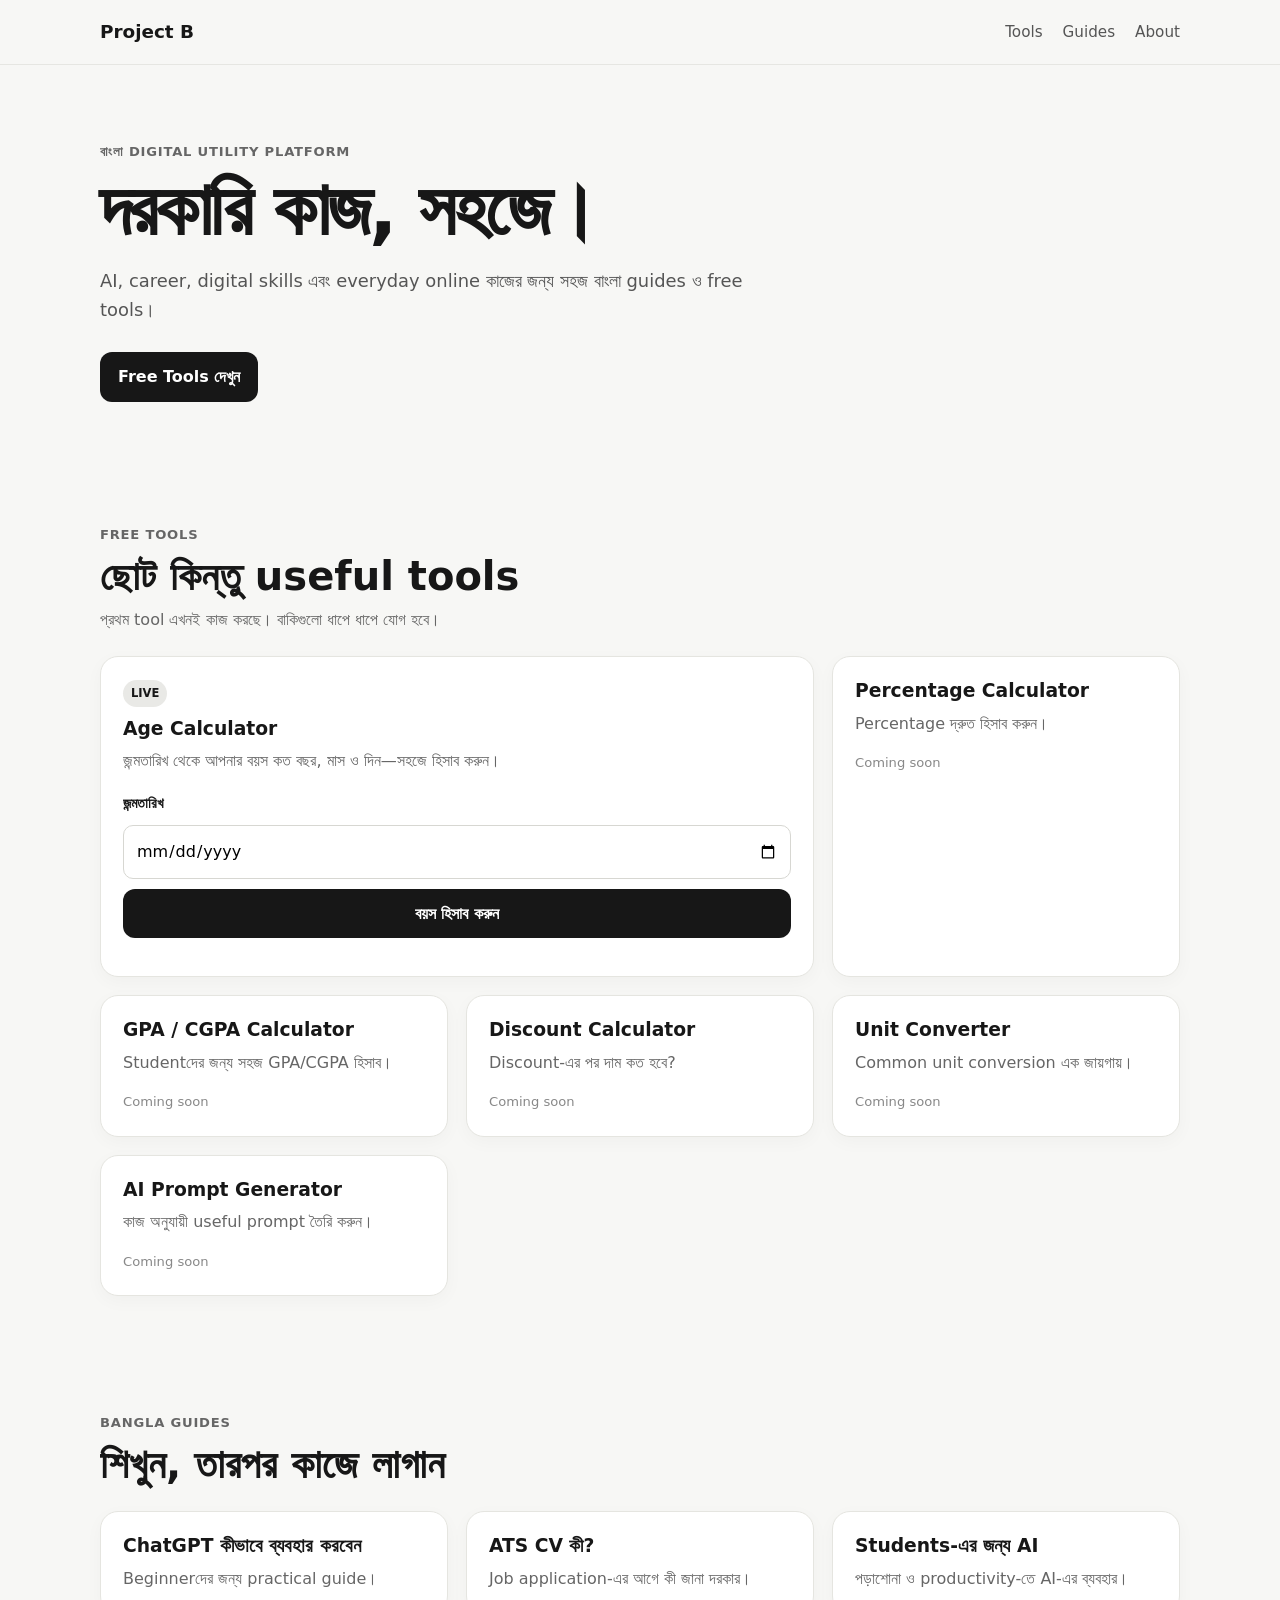
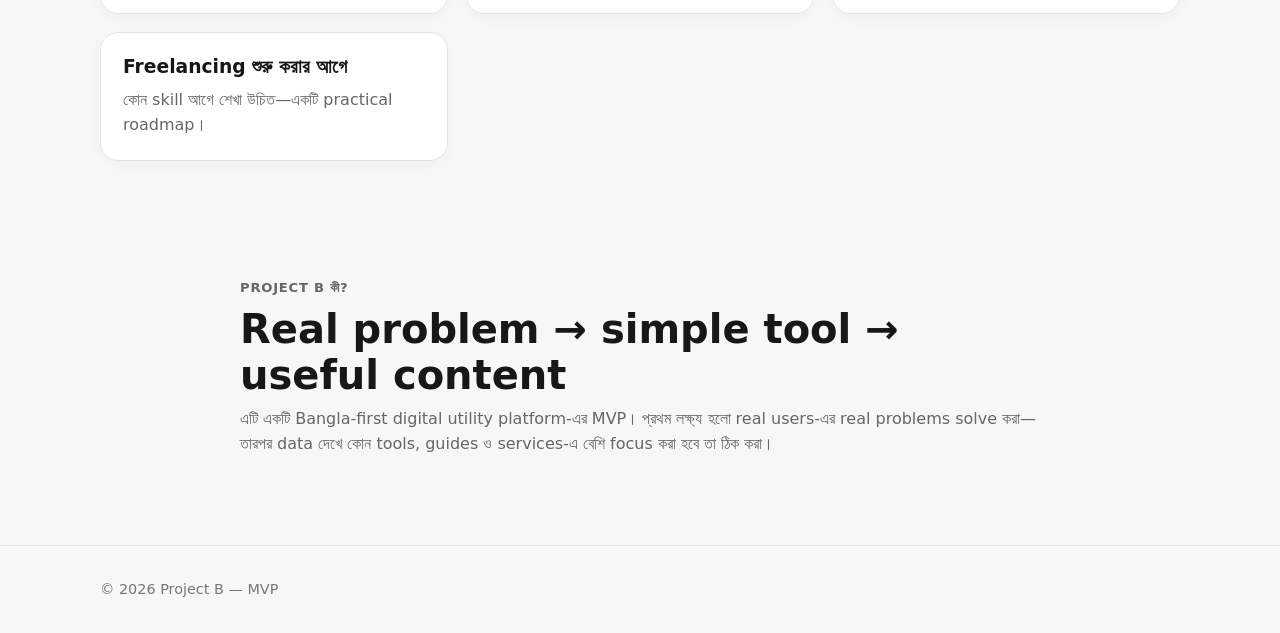
==== index.html @ ff1cd948 "Add working Age Calculator" ====
<!doctype html><html lang="bn"><head><meta charset="utf-8"><meta name="viewport" content="width=device-width, initial-scale=1"><title>Project B — Bangla Digital Utility</title><meta name="description" content="AI, career, digital skills এবং everyday online কাজের জন্য সহজ বাংলা guides ও free tools।"><link rel="stylesheet" href="style.css"></head><body><header class="site-header"><div class="container nav"><a class="brand" href="#">Project B</a><nav><a href="#tools">Tools</a><a href="#guides">Guides</a><a href="#about">About</a></nav></div></header><main><section class="hero container"><p class="eyebrow">বাংলা Digital Utility Platform</p><h1>দরকারি কাজ, সহজে।</h1><p class="hero-text">AI, career, digital skills এবং everyday online কাজের জন্য সহজ বাংলা guides ও free tools।</p><a class="button" href="#tools">Free Tools দেখুন</a></section><section id="tools" class="section container"><div class="section-heading"><p class="eyebrow">Free Tools</p><h2>ছোট কিন্তু useful tools</h2><p>প্রথম tool এখনই কাজ করছে। বাকিগুলো ধাপে ধাপে যোগ হবে।</p></div><div class="tool-grid"><article class="tool-card featured"><span class="badge">LIVE</span><h3>Age Calculator</h3><p>জন্মতারিখ থেকে আপনার বয়স কত বছর, মাস ও দিন—সহজে হিসাব করুন।</p><form id="ageForm" class="calculator"><label for="birthDate">জন্মতারিখ</label><input id="birthDate" type="date" required><button class="button" type="submit">বয়স হিসাব করুন</button></form><div id="ageResult" class="result" aria-live="polite"></div></article><article class="tool-card"><h3>Percentage Calculator</h3><p>Percentage দ্রুত হিসাব করুন।</p><span class="coming">Coming soon</span></article><article class="tool-card"><h3>GPA / CGPA Calculator</h3><p>Studentদের জন্য সহজ GPA/CGPA হিসাব।</p><span class="coming">Coming soon</span></article><article class="tool-card"><h3>Discount Calculator</h3><p>Discount-এর পর দাম কত হবে?</p><span class="coming">Coming soon</span></article><article class="tool-card"><h3>Unit Converter</h3><p>Common unit conversion এক জায়গায়।</p><span class="coming">Coming soon</span></article><article class="tool-card"><h3>AI Prompt Generator</h3><p>কাজ অনুযায়ী useful prompt তৈরি করুন।</p><span class="coming">Coming soon</span></article></div></section><section id="guides" class="section container"><div class="section-heading"><p class="eyebrow">Bangla Guides</p><h2>শিখুন, তারপর কাজে লাগান</h2></div><div class="guide-grid"><article class="guide-card"><h3>ChatGPT কীভাবে ব্যবহার করবেন</h3><p>Beginnerদের জন্য practical guide।</p></article><article class="guide-card"><h3>ATS CV কী?</h3><p>Job application-এর আগে কী জানা দরকার।</p></article><article class="guide-card"><h3>Students-এর জন্য AI</h3><p>পড়াশোনা ও productivity-তে AI-এর ব্যবহার।</p></article><article class="guide-card"><h3>Freelancing শুরু করার আগে</h3><p>কোন skill আগে শেখা উচিত—একটি practical roadmap।</p></article></div></section><section id="about" class="section container about"><p class="eyebrow">Project B কী?</p><h2>Real problem → simple tool → useful content</h2><p>এটি একটি Bangla-first digital utility platform-এর MVP। প্রথম লক্ষ্য হলো real users-এর real problems solve করা—তারপর data দেখে কোন tools, guides ও services-এ বেশি focus করা হবে তা ঠিক করা।</p></section></main><footer class="footer"><div class="container">© 2026 Project B — MVP</div></footer><script>const form=document.getElementById('ageForm'),input=document.getElementById('birthDate'),result=document.getElementById('ageResult');const t=new Date();input.max=new Date(t.getTime()-t.getTimezoneOffset()*60000).toISOString().split('T')[0];function calculateAge(b,n){let y=n.getFullYear()-b.getFullYear(),m=n.getMonth()-b.getMonth(),d=n.getDate()-b.getDate();if(d<0){m--;d+=new Date(n.getFullYear(),n.getMonth(),0).getDate()}if(m<0){y--;m+=12}return{y,m,d}}form.addEventListener('submit',e=>{e.preventDefault();const [y,m,d]=input.value.split('-').map(Number),b=new Date(y,m-1,d),n=new Date();if(b>n){result.innerHTML='<p class="error">ভবিষ্যতের তারিখ দেওয়া যাবে না।</p>';return}const a=calculateAge(b,n);result.innerHTML=`<div class="result-box"><p>আপনার বয়স</p><strong>${a.y} বছর ${a.m} মাস ${a.d} দিন</strong><small>আজকের তারিখ অনুযায়ী হিসাব করা হয়েছে।</small></div>`});</script></body></html>
---- style.css ----
*{box-sizing:border-box}html{scroll-behavior:smooth}body{margin:0;font-family:system-ui,-apple-system,BlinkMacSystemFont,"Segoe UI","Noto Sans Bengali",sans-serif;line-height:1.6;background:#f7f7f5;color:#171717}.container{width:min(1080px,92%);margin:auto}.site-header{position:sticky;top:0;z-index:10;background:rgba(247,247,245,.94);backdrop-filter:blur(10px);border-bottom:1px solid #e6e6e2}.nav{min-height:64px;display:flex;align-items:center;justify-content:space-between}.brand{font-weight:800;color:#171717;text-decoration:none;font-size:1.15rem}.nav nav{display:flex;gap:20px}.nav nav a{color:#555;text-decoration:none;font-size:.95rem}.hero{padding:76px 0 64px}.eyebrow{margin:0 0 8px;font-size:.82rem;font-weight:800;letter-spacing:.06em;text-transform:uppercase;color:#666}.hero h1{font-size:clamp(2.3rem,7vw,4.7rem);line-height:1.05;margin:0 0 18px;letter-spacing:-.04em}.hero-text{max-width:680px;font-size:1.12rem;color:#555;margin:0 0 28px}.button{display:inline-block;border:0;border-radius:12px;padding:12px 18px;background:#171717;color:#fff;text-decoration:none;font:inherit;font-weight:700;cursor:pointer}.section{padding:58px 0}.section-heading{margin-bottom:24px}.section-heading h2,.about h2{font-size:clamp(1.7rem,4vw,2.5rem);line-height:1.15;margin:0 0 8px}.section-heading p:last-child,.about p:last-child{color:#666;margin:0}.tool-grid,.guide-grid{display:grid;grid-template-columns:repeat(3,1fr);gap:18px}.tool-card,.guide-card{background:#fff;border:1px solid #e5e5e0;border-radius:18px;padding:22px;box-shadow:0 5px 18px rgba(0,0,0,.03)}.tool-card h3,.guide-card h3{margin:0 0 8px;line-height:1.25}.tool-card p,.guide-card p{margin:0;color:#666}.featured{grid-column:span 2}.badge{display:inline-block;font-size:.72rem;font-weight:800;padding:4px 8px;border-radius:999px;background:#e9e9e6;margin-bottom:10px}.coming{display:inline-block;margin-top:16px;font-size:.82rem;color:#888}.calculator{display:grid;gap:10px;margin-top:18px}.calculator label{font-weight:700;font-size:.9rem}.calculator input{width:100%;padding:12px;border:1px solid #d7d7d2;border-radius:10px;background:#fff;font:inherit}.calculator .button{width:100%}.result{margin-top:16px}.result-box{padding:16px;border-radius:12px;background:#f0f0ec;border:1px solid #deded8}.result-box p{margin:0 0 4px;color:#666}.result-box strong{display:block;font-size:1.25rem}.result-box small{display:block;margin-top:5px;color:#777}.error{color:#a33!important;font-weight:700}.about{max-width:800px}.footer{padding:32px 0;border-top:1px solid #e6e6e2;color:#777;font-size:.9rem;margin-top:30px}@media(max-width:800px){.tool-grid,.guide-grid{grid-template-columns:1fr}.featured{grid-column:span 1}.hero{padding-top:56px}.nav nav{gap:12px}.nav nav a{font-size:.85rem}}
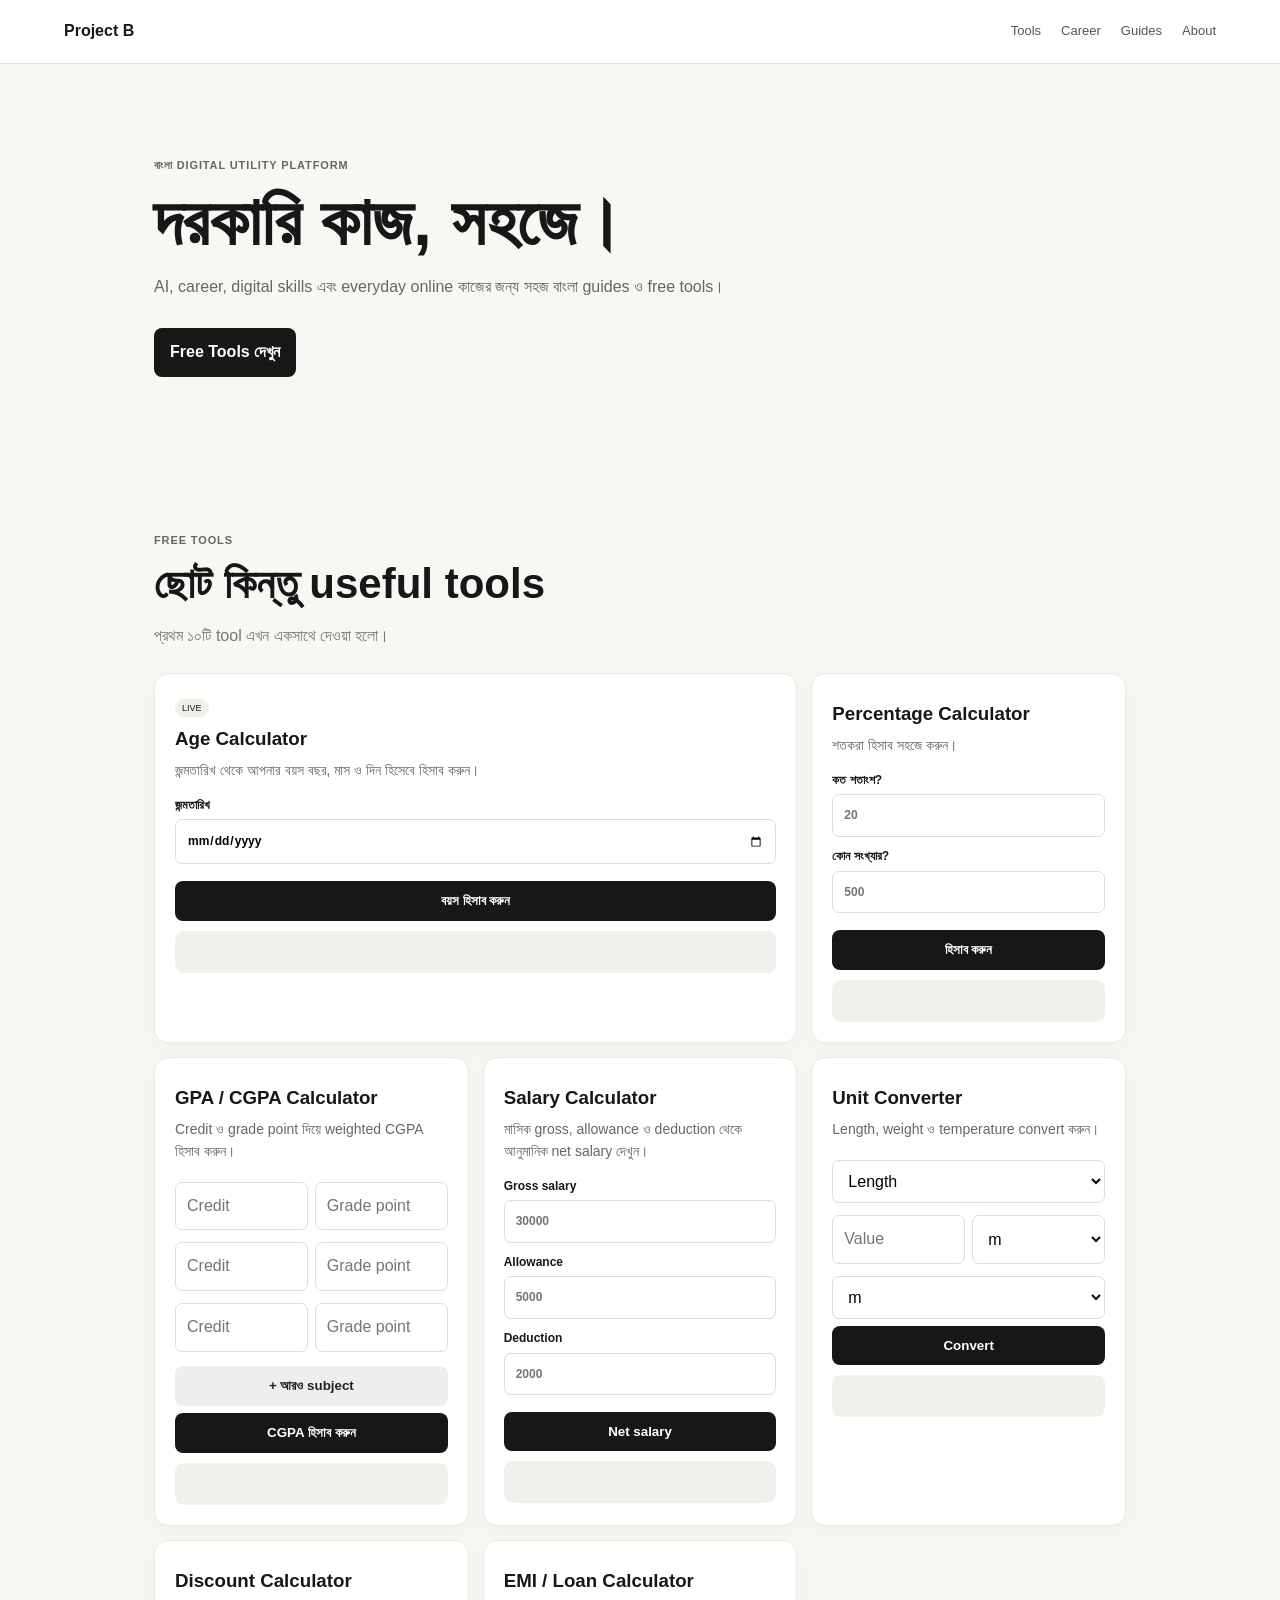
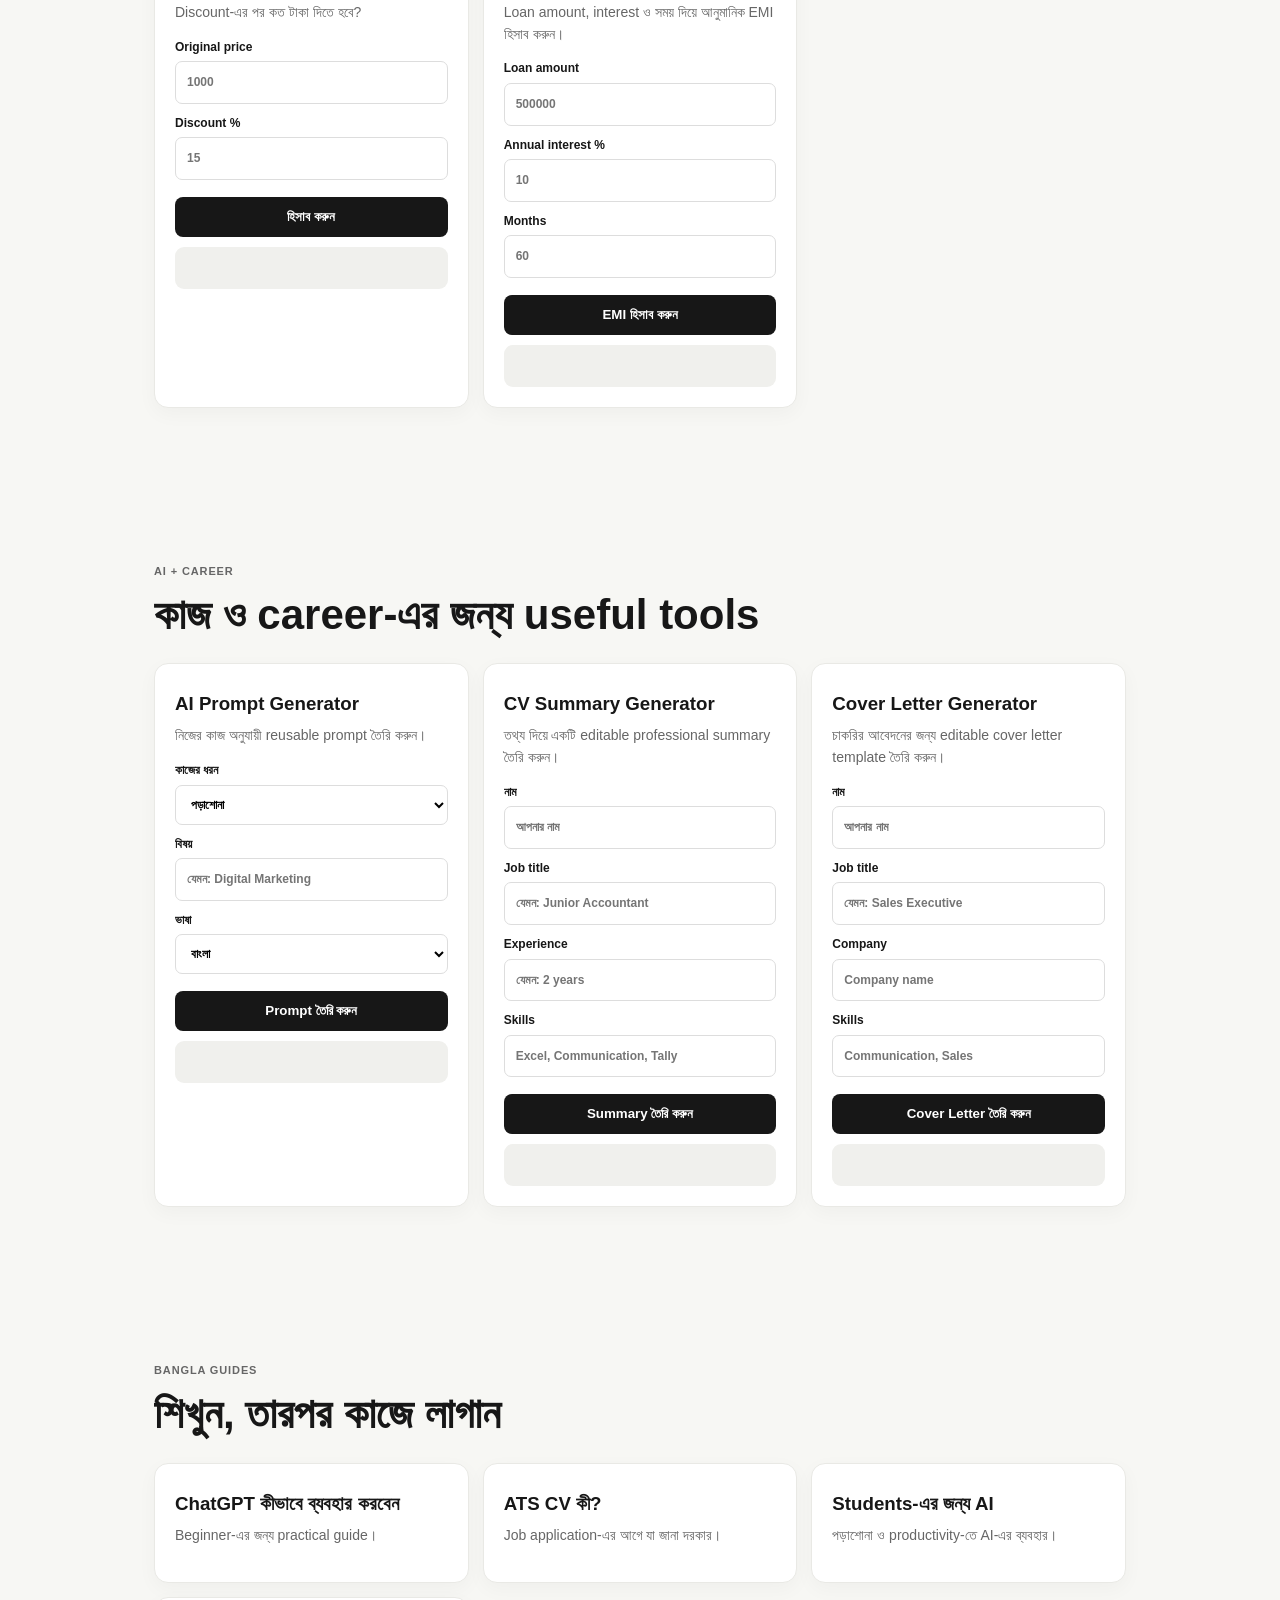
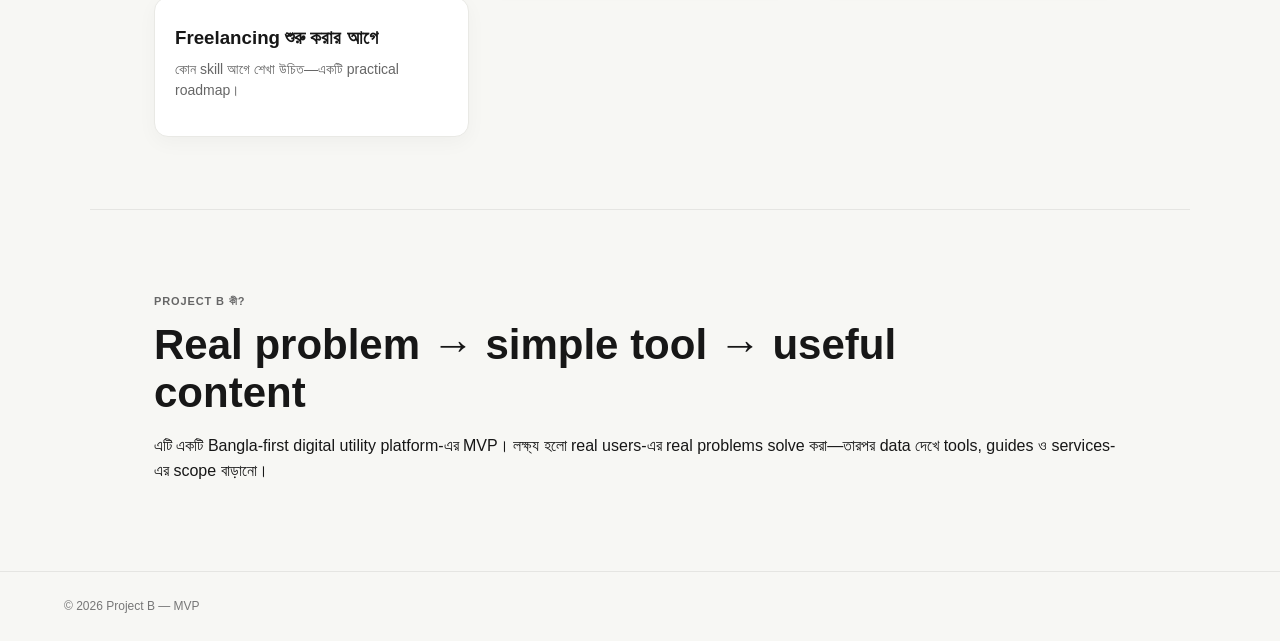
==== commit f9f2f84a: "Add files via upload" ====
--- a/index.html
+++ b/index.html
@@ -1 +1,199 @@
-<!doctype html><html lang="bn"><head><meta charset="utf-8"><meta name="viewport" content="width=device-width, initial-scale=1"><title>Project B — Bangla Digital Utility</title><meta name="description" content="AI, career, digital skills এবং everyday online কাজের জন্য সহজ বাংলা guides ও free tools।"><link rel="stylesheet" href="style.css"></head><body><header class="site-header"><div class="container nav"><a class="brand" href="#">Project B</a><nav><a href="#tools">Tools</a><a href="#guides">Guides</a><a href="#about">About</a></nav></div></header><main><section class="hero container"><p class="eyebrow">বাংলা Digital Utility Platform</p><h1>দরকারি কাজ, সহজে।</h1><p class="hero-text">AI, career, digital skills এবং everyday online কাজের জন্য সহজ বাংলা guides ও free tools।</p><a class="button" href="#tools">Free Tools দেখুন</a></section><section id="tools" class="section container"><div class="section-heading"><p class="eyebrow">Free Tools</p><h2>ছোট কিন্তু useful tools</h2><p>প্রথম tool এখনই কাজ করছে। বাকিগুলো ধাপে ধাপে যোগ হবে।</p></div><div class="tool-grid"><article class="tool-card featured"><span class="badge">LIVE</span><h3>Age Calculator</h3><p>জন্মতারিখ থেকে আপনার বয়স কত বছর, মাস ও দিন—সহজে হিসাব করুন।</p><form id="ageForm" class="calculator"><label for="birthDate">জন্মতারিখ</label><input id="birthDate" type="date" required><button class="button" type="submit">বয়স হিসাব করুন</button></form><div id="ageResult" class="result" aria-live="polite"></div></article><article class="tool-card"><h3>Percentage Calculator</h3><p>Percentage দ্রুত হিসাব করুন।</p><span class="coming">Coming soon</span></article><article class="tool-card"><h3>GPA / CGPA Calculator</h3><p>Studentদের জন্য সহজ GPA/CGPA হিসাব।</p><span class="coming">Coming soon</span></article><article class="tool-card"><h3>Discount Calculator</h3><p>Discount-এর পর দাম কত হবে?</p><span class="coming">Coming soon</span></article><article class="tool-card"><h3>Unit Converter</h3><p>Common unit conversion এক জায়গায়।</p><span class="coming">Coming soon</span></article><article class="tool-card"><h3>AI Prompt Generator</h3><p>কাজ অনুযায়ী useful prompt তৈরি করুন।</p><span class="coming">Coming soon</span></article></div></section><section id="guides" class="section container"><div class="section-heading"><p class="eyebrow">Bangla Guides</p><h2>শিখুন, তারপর কাজে লাগান</h2></div><div class="guide-grid"><article class="guide-card"><h3>ChatGPT কীভাবে ব্যবহার করবেন</h3><p>Beginnerদের জন্য practical guide।</p></article><article class="guide-card"><h3>ATS CV কী?</h3><p>Job application-এর আগে কী জানা দরকার।</p></article><article class="guide-card"><h3>Students-এর জন্য AI</h3><p>পড়াশোনা ও productivity-তে AI-এর ব্যবহার।</p></article><article class="guide-card"><h3>Freelancing শুরু করার আগে</h3><p>কোন skill আগে শেখা উচিত—একটি practical roadmap।</p></article></div></section><section id="about" class="section container about"><p class="eyebrow">Project B কী?</p><h2>Real problem → simple tool → useful content</h2><p>এটি একটি Bangla-first digital utility platform-এর MVP। প্রথম লক্ষ্য হলো real users-এর real problems solve করা—তারপর data দেখে কোন tools, guides ও services-এ বেশি focus করা হবে তা ঠিক করা।</p></section></main><footer class="footer"><div class="container">© 2026 Project B — MVP</div></footer><script>const form=document.getElementById('ageForm'),input=document.getElementById('birthDate'),result=document.getElementById('ageResult');const t=new Date();input.max=new Date(t.getTime()-t.getTimezoneOffset()*60000).toISOString().split('T')[0];function calculateAge(b,n){let y=n.getFullYear()-b.getFullYear(),m=n.getMonth()-b.getMonth(),d=n.getDate()-b.getDate();if(d<0){m--;d+=new Date(n.getFullYear(),n.getMonth(),0).getDate()}if(m<0){y--;m+=12}return{y,m,d}}form.addEventListener('submit',e=>{e.preventDefault();const [y,m,d]=input.value.split('-').map(Number),b=new Date(y,m-1,d),n=new Date();if(b>n){result.innerHTML='<p class="error">ভবিষ্যতের তারিখ দেওয়া যাবে না।</p>';return}const a=calculateAge(b,n);result.innerHTML=`<div class="result-box"><p>আপনার বয়স</p><strong>${a.y} বছর ${a.m} মাস ${a.d} দিন</strong><small>আজকের তারিখ অনুযায়ী হিসাব করা হয়েছে।</small></div>`});</script></body></html>+<!doctype html>
+<html lang="bn">
+<head>
+<meta charset="utf-8">
+<meta name="viewport" content="width=device-width, initial-scale=1">
+<title>Project B — Bangla Digital Utility</title>
+<meta name="description" content="AI, career, digital skills এবং everyday online কাজের জন্য সহজ বাংলা free tools ও guides।">
+<link rel="stylesheet" href="style.css">
+</head>
+<body>
+<header class="topbar">
+  <div class="brand">Project B</div>
+  <nav>
+    <a href="#tools">Tools</a><a href="#career">Career</a><a href="#guides">Guides</a><a href="#about">About</a>
+  </nav>
+</header>
+
+<main>
+<section class="hero">
+  <p class="eyebrow">বাংলা DIGITAL UTILITY PLATFORM</p>
+  <h1>দরকারি কাজ, সহজে।</h1>
+  <p>AI, career, digital skills এবং everyday online কাজের জন্য সহজ বাংলা guides ও free tools।</p>
+  <a class="button" href="#tools">Free Tools দেখুন</a>
+</section>
+
+<section id="tools" class="section">
+  <p class="eyebrow">FREE TOOLS</p>
+  <h2>ছোট কিন্তু useful tools</h2>
+  <p class="muted">প্রথম ১০টি tool এখন একসাথে দেওয়া হলো।</p>
+
+  <div class="grid">
+    <article class="card tool-card wide">
+      <span class="badge">LIVE</span><h3>Age Calculator</h3>
+      <p>জন্মতারিখ থেকে আপনার বয়স বছর, মাস ও দিন হিসেবে হিসাব করুন।</p>
+      <label>জন্মতারিখ<input id="birthDate" type="date"></label>
+      <button onclick="ageCalc()">বয়স হিসাব করুন</button><div id="ageOut" class="result"></div>
+    </article>
+
+    <article class="card tool-card">
+      <h3>Percentage Calculator</h3><p>শতকরা হিসাব সহজে করুন।</p>
+      <label>কত শতাংশ? <input id="pct" type="number" placeholder="20"></label>
+      <label>কোন সংখ্যার? <input id="pctBase" type="number" placeholder="500"></label>
+      <button onclick="percentageCalc()">হিসাব করুন</button><div id="pctOut" class="result"></div>
+    </article>
+
+    <article class="card tool-card">
+      <h3>GPA / CGPA Calculator</h3><p>Credit ও grade point দিয়ে weighted CGPA হিসাব করুন।</p>
+      <div id="gradeRows">
+        <div class="row"><input class="credit" type="number" step="0.5" placeholder="Credit"><input class="gp" type="number" step="0.01" placeholder="Grade point"></div>
+        <div class="row"><input class="credit" type="number" step="0.5" placeholder="Credit"><input class="gp" type="number" step="0.01" placeholder="Grade point"></div>
+        <div class="row"><input class="credit" type="number" step="0.5" placeholder="Credit"><input class="gp" type="number" step="0.01" placeholder="Grade point"></div>
+      </div>
+      <button class="secondary" onclick="addGradeRow()">+ আরও subject</button>
+      <button onclick="cgpaCalc()">CGPA হিসাব করুন</button><div id="cgpaOut" class="result"></div>
+    </article>
+
+    <article class="card tool-card">
+      <h3>Salary Calculator</h3><p>মাসিক gross, allowance ও deduction থেকে আনুমানিক net salary দেখুন।</p>
+      <label>Gross salary <input id="gross" type="number" placeholder="30000"></label>
+      <label>Allowance <input id="allowance" type="number" placeholder="5000"></label>
+      <label>Deduction <input id="deduction" type="number" placeholder="2000"></label>
+      <button onclick="salaryCalc()">Net salary</button><div id="salaryOut" class="result"></div>
+    </article>
+
+    <article class="card tool-card">
+      <h3>Unit Converter</h3><p>Length, weight ও temperature convert করুন।</p>
+      <select id="unitType" onchange="loadUnits()"><option value="length">Length</option><option value="weight">Weight</option><option value="temp">Temperature</option></select>
+      <div class="row"><input id="unitValue" type="number" placeholder="Value"><select id="unitFrom"></select></div>
+      <select id="unitTo"></select>
+      <button onclick="unitCalc()">Convert</button><div id="unitOut" class="result"></div>
+    </article>
+
+    <article class="card tool-card">
+      <h3>Discount Calculator</h3><p>Discount-এর পর কত টাকা দিতে হবে?</p>
+      <label>Original price <input id="price" type="number" placeholder="1000"></label>
+      <label>Discount % <input id="discount" type="number" placeholder="15"></label>
+      <button onclick="discountCalc()">হিসাব করুন</button><div id="discountOut" class="result"></div>
+    </article>
+
+    <article class="card tool-card">
+      <h3>EMI / Loan Calculator</h3><p>Loan amount, interest ও সময় দিয়ে আনুমানিক EMI হিসাব করুন।</p>
+      <label>Loan amount <input id="loan" type="number" placeholder="500000"></label>
+      <label>Annual interest % <input id="interest" type="number" step="0.01" placeholder="10"></label>
+      <label>Months <input id="months" type="number" placeholder="60"></label>
+      <button onclick="emiCalc()">EMI হিসাব করুন</button><div id="emiOut" class="result"></div>
+    </article>
+  </div>
+</section>
+
+<section id="career" class="section">
+  <p class="eyebrow">AI + CAREER</p>
+  <h2>কাজ ও career-এর জন্য useful tools</h2>
+  <div class="grid">
+    <article class="card tool-card">
+      <h3>AI Prompt Generator</h3><p>নিজের কাজ অনুযায়ী reusable prompt তৈরি করুন।</p>
+      <label>কাজের ধরন<select id="promptTask"><option>পড়াশোনা</option><option>CV লেখা</option><option>ইন্টারভিউ প্রস্তুতি</option><option>কনটেন্ট লেখা</option><option>গবেষণা</option></select></label>
+      <label>বিষয়<input id="promptTopic" placeholder="যেমন: Digital Marketing"></label>
+      <label>ভাষা<select id="promptLang"><option>বাংলা</option><option>English</option></select></label>
+      <button onclick="promptGen()">Prompt তৈরি করুন</button><div id="promptOut" class="result"></div>
+    </article>
+
+    <article class="card tool-card">
+      <h3>CV Summary Generator</h3><p>তথ্য দিয়ে একটি editable professional summary তৈরি করুন।</p>
+      <label>নাম<input id="cvName" placeholder="আপনার নাম"></label>
+      <label>Job title<input id="cvTitle" placeholder="যেমন: Junior Accountant"></label>
+      <label>Experience<input id="cvExp" placeholder="যেমন: 2 years"></label>
+      <label>Skills<input id="cvSkills" placeholder="Excel, Communication, Tally"></label>
+      <button onclick="cvGen()">Summary তৈরি করুন</button><div id="cvOut" class="result"></div>
+    </article>
+
+    <article class="card tool-card">
+      <h3>Cover Letter Generator</h3><p>চাকরির আবেদনের জন্য editable cover letter template তৈরি করুন।</p>
+      <label>নাম<input id="clName" placeholder="আপনার নাম"></label>
+      <label>Job title<input id="clTitle" placeholder="যেমন: Sales Executive"></label>
+      <label>Company<input id="clCompany" placeholder="Company name"></label>
+      <label>Skills<input id="clSkills" placeholder="Communication, Sales"></label>
+      <button onclick="coverGen()">Cover Letter তৈরি করুন</button><div id="clOut" class="result"></div>
+    </article>
+  </div>
+</section>
+
+<section id="guides" class="section">
+  <p class="eyebrow">BANGLA GUIDES</p><h2>শিখুন, তারপর কাজে লাগান</h2>
+  <div class="grid guides">
+    <article class="card"><h3>ChatGPT কীভাবে ব্যবহার করবেন</h3><p>Beginner-এর জন্য practical guide।</p></article>
+    <article class="card"><h3>ATS CV কী?</h3><p>Job application-এর আগে যা জানা দরকার।</p></article>
+    <article class="card"><h3>Students-এর জন্য AI</h3><p>পড়াশোনা ও productivity-তে AI-এর ব্যবহার।</p></article>
+    <article class="card"><h3>Freelancing শুরু করার আগে</h3><p>কোন skill আগে শেখা উচিত—একটি practical roadmap।</p></article>
+  </div>
+</section>
+
+<section id="about" class="section about">
+  <p class="eyebrow">PROJECT B কী?</p>
+  <h2>Real problem → simple tool → useful content</h2>
+  <p>এটি একটি Bangla-first digital utility platform-এর MVP। লক্ষ্য হলো real users-এর real problems solve করা—তারপর data দেখে tools, guides ও services-এর scope বাড়ানো।</p>
+</section>
+</main>
+
+<footer>© 2026 Project B — MVP</footer>
+
+<script>
+function n(id){return parseFloat(document.getElementById(id).value)||0}
+function money(x){return new Intl.NumberFormat('en-US',{maximumFractionDigits:2}).format(x)}
+function ageCalc(){
+ const v=document.getElementById('birthDate').value, out=document.getElementById('ageOut');
+ if(!v){out.textContent='জন্মতারিখ দিন।';return}
+ const b=new Date(v+'T00:00:00'), now=new Date();
+ if(b>now){out.textContent='ভবিষ্যতের তারিখ দেওয়া যাবে না।';return}
+ let y=now.getFullYear()-b.getFullYear(), m=now.getMonth()-b.getMonth(), d=now.getDate()-b.getDate();
+ if(d<0){m--; d+=new Date(now.getFullYear(),now.getMonth(),0).getDate()}
+ if(m<0){y--;m+=12}
+ out.innerHTML='<strong>'+y+' বছর '+m+' মাস '+d+' দিন</strong><small>আজকের তারিখ অনুযায়ী আনুমানিক হিসাব।</small>'
+}
+function percentageCalc(){
+ const p=n('pct'), b=n('pctBase'); document.getElementById('pctOut').innerHTML=b?'<strong>'+money(b*p/100)+'</strong>':'দুটি সংখ্যা দিন।'
+}
+function addGradeRow(){
+ const r=document.createElement('div');r.className='row';r.innerHTML='<input class="credit" type="number" step="0.5" placeholder="Credit"><input class="gp" type="number" step="0.01" placeholder="Grade point">';document.getElementById('gradeRows').appendChild(r)
+}
+function cgpaCalc(){
+ const cs=[...document.querySelectorAll('.credit')], gs=[...document.querySelectorAll('.gp')];let total=0,weighted=0;
+ cs.forEach((x,i)=>{let c=parseFloat(x.value),g=parseFloat(gs[i].value);if(c>0&&g>=0){total+=c;weighted+=c*g}})
+ document.getElementById('cgpaOut').innerHTML=total?'<strong>CGPA: '+(weighted/total).toFixed(2)+'</strong>':'Credit ও grade point দিন।'
+}
+function salaryCalc(){let g=n('gross'),a=n('allowance'),d=n('deduction');document.getElementById('salaryOut').innerHTML='<strong>Net: '+money(g+a-d)+'</strong><small>এটি simple estimate; tax/other rules ধরা হয়নি।</small>'}
+function loadUnits(){
+ const t=document.getElementById('unitType').value, sets={length:['m','cm','km','in','ft'],weight:['kg','g','lb'],temp:['C','F']};let s=sets[t];
+ ['unitFrom','unitTo'].forEach(id=>{document.getElementById(id).innerHTML=s.map(x=>'<option>'+x+'</option>').join('')})
+}
+function unitCalc(){
+ const v=n('unitValue'),f=document.getElementById('unitFrom').value,t=document.getElementById('unitTo').value,type=document.getElementById('unitType').value;let r=v;
+ if(type==='length'){let a={m:1,cm:.01,km:1000,in:.0254,ft:.3048};r=v*a[f]/a[t]}
+ if(type==='weight'){let a={kg:1,g:.001,lb:.45359237};r=v*a[f]/a[t]}
+ if(type==='temp'){if(f===t)r=v;else if(f==='C'&&t==='F')r=v*9/5+32;else r=(v-32)*5/9}
+ document.getElementById('unitOut').innerHTML='<strong>'+money(r)+' '+t+'</strong>'
+}
+function discountCalc(){let p=n('price'),d=n('discount'),save=p*d/100;document.getElementById('discountOut').innerHTML='<strong>Final price: '+money(p-save)+'</strong><small>আপনার সাশ্রয়: '+money(save)+'</small>'}
+function emiCalc(){
+ let P=n('loan'), annual=n('interest'), months=n('months'), r=annual/100/12;
+ if(P<=0||months<=0){document.getElementById('emiOut').textContent='Loan ও months দিন।';return}
+ let emi=r===0?P/months:P*r*Math.pow(1+r,months)/(Math.pow(1+r,months)-1),total=emi*months;
+ document.getElementById('emiOut').innerHTML='<strong>Monthly EMI: '+money(emi)+'</strong><small>Total payment: '+money(total)+' · Total interest: '+money(total-P)+'</small>'
+}
+function promptGen(){
+ let task=document.getElementById('promptTask').value,topic=document.getElementById('promptTopic').value||'[বিষয়]',lang=document.getElementById('promptLang').value;
+ document.getElementById('promptOut').textContent='You are a helpful expert. '+task+' বিষয়ে "'+topic+'" নিয়ে '+lang+' ভাষায় একটি clear, practical এবং beginner-friendly উত্তর তৈরি করুন। প্রয়োজন হলে step-by-step example দিন এবং ভুল তথ্য এড়িয়ে চলুন।'
+}
+function cvGen(){
+ let name=document.getElementById('cvName').value||'[Name]',title=document.getElementById('cvTitle').value||'[Job Title]',exp=document.getElementById('cvExp').value||'[Experience]',skills=document.getElementById('cvSkills').value||'[Skills]';
+ document.getElementById('cvOut').textContent=name+' is a '+title+' with '+exp+' of experience, with skills in '+skills+'. A motivated professional focused on delivering accurate, practical results and contributing effectively to a team.'
+}
+function coverGen(){
+ let name=document.getElementById('clName').value||'[Name]',title=document.getElementById('clTitle').value||'[Job Title]',company=document.getElementById('clCompany').value||'[Company]',skills=document.getElementById('clSkills').value||'[Skills]';
+ document.getElementById('clOut').textContent='Dear Hiring Manager at '+company+',\\n\\nI am writing to apply for the '+title+' position. I am interested in this opportunity and believe my skills in '+skills+' can help me contribute to your team. I would welcome the opportunity to discuss how my experience and skills match the role.\\n\\nThank you for your consideration.\\n\\nSincerely,\\n'+name
+}
+loadUnits();
+</script>
+</body>
+</html>
--- a/style.css
+++ b/style.css
@@ -1 +1 @@
-*{box-sizing:border-box}html{scroll-behavior:smooth}body{margin:0;font-family:system-ui,-apple-system,BlinkMacSystemFont,"Segoe UI","Noto Sans Bengali",sans-serif;line-height:1.6;background:#f7f7f5;color:#171717}.container{width:min(1080px,92%);margin:auto}.site-header{position:sticky;top:0;z-index:10;background:rgba(247,247,245,.94);backdrop-filter:blur(10px);border-bottom:1px solid #e6e6e2}.nav{min-height:64px;display:flex;align-items:center;justify-content:space-between}.brand{font-weight:800;color:#171717;text-decoration:none;font-size:1.15rem}.nav nav{display:flex;gap:20px}.nav nav a{color:#555;text-decoration:none;font-size:.95rem}.hero{padding:76px 0 64px}.eyebrow{margin:0 0 8px;font-size:.82rem;font-weight:800;letter-spacing:.06em;text-transform:uppercase;color:#666}.hero h1{font-size:clamp(2.3rem,7vw,4.7rem);line-height:1.05;margin:0 0 18px;letter-spacing:-.04em}.hero-text{max-width:680px;font-size:1.12rem;color:#555;margin:0 0 28px}.button{display:inline-block;border:0;border-radius:12px;padding:12px 18px;background:#171717;color:#fff;text-decoration:none;font:inherit;font-weight:700;cursor:pointer}.section{padding:58px 0}.section-heading{margin-bottom:24px}.section-heading h2,.about h2{font-size:clamp(1.7rem,4vw,2.5rem);line-height:1.15;margin:0 0 8px}.section-heading p:last-child,.about p:last-child{color:#666;margin:0}.tool-grid,.guide-grid{display:grid;grid-template-columns:repeat(3,1fr);gap:18px}.tool-card,.guide-card{background:#fff;border:1px solid #e5e5e0;border-radius:18px;padding:22px;box-shadow:0 5px 18px rgba(0,0,0,.03)}.tool-card h3,.guide-card h3{margin:0 0 8px;line-height:1.25}.tool-card p,.guide-card p{margin:0;color:#666}.featured{grid-column:span 2}.badge{display:inline-block;font-size:.72rem;font-weight:800;padding:4px 8px;border-radius:999px;background:#e9e9e6;margin-bottom:10px}.coming{display:inline-block;margin-top:16px;font-size:.82rem;color:#888}.calculator{display:grid;gap:10px;margin-top:18px}.calculator label{font-weight:700;font-size:.9rem}.calculator input{width:100%;padding:12px;border:1px solid #d7d7d2;border-radius:10px;background:#fff;font:inherit}.calculator .button{width:100%}.result{margin-top:16px}.result-box{padding:16px;border-radius:12px;background:#f0f0ec;border:1px solid #deded8}.result-box p{margin:0 0 4px;color:#666}.result-box strong{display:block;font-size:1.25rem}.result-box small{display:block;margin-top:5px;color:#777}.error{color:#a33!important;font-weight:700}.about{max-width:800px}.footer{padding:32px 0;border-top:1px solid #e6e6e2;color:#777;font-size:.9rem;margin-top:30px}@media(max-width:800px){.tool-grid,.guide-grid{grid-template-columns:1fr}.featured{grid-column:span 1}.hero{padding-top:56px}.nav nav{gap:12px}.nav nav a{font-size:.85rem}}+*{box-sizing:border-box}html{scroll-behavior:smooth}body{margin:0;background:#f7f7f4;color:#171717;font-family:Arial,"Noto Sans Bengali",sans-serif;line-height:1.55}.topbar{position:sticky;top:0;z-index:10;background:#fff;border-bottom:1px solid #e5e5e2;height:64px;display:flex;align-items:center;justify-content:space-between;padding:0 5%}.brand{font-weight:800}.topbar nav{display:flex;gap:20px}.topbar a{color:#555;text-decoration:none;font-size:13px}.hero,.section{max-width:1100px;margin:auto;padding:72px 5%}.hero{padding-top:82px}.eyebrow{font-size:11px;font-weight:700;letter-spacing:.08em;color:#666;text-transform:uppercase}.hero h1{font-size:clamp(38px,7vw,68px);line-height:1.05;margin:12px 0 18px}.hero>p:not(.eyebrow){max-width:650px;color:#666}.button,button{display:inline-block;background:#171717;color:#fff;border:0;border-radius:8px;padding:12px 16px;font-weight:700;cursor:pointer;text-decoration:none}.button{margin-top:12px}.section h2{font-size:clamp(28px,5vw,42px);line-height:1.15;margin:8px 0}.muted{color:#777}.grid{display:grid;grid-template-columns:repeat(3,1fr);gap:14px;margin-top:24px}.card{background:#fff;border:1px solid #e9e9e5;border-radius:14px;padding:20px;box-shadow:0 6px 20px rgba(0,0,0,.035)}.tool-card h3,.card h3{margin:5px 0 7px}.tool-card p,.card p{color:#666;font-size:14px;margin-top:0}.wide{grid-column:span 2}.badge{font-size:9px;background:#eef1ea;padding:4px 7px;border-radius:20px}.tool-card label{display:block;font-size:12px;font-weight:700;margin:10px 0}.tool-card input,.tool-card select{width:100%;margin-top:5px;border:1px solid #ddd;border-radius:7px;padding:11px;background:#fff;font:inherit}.tool-card button{width:100%;margin-top:7px}.tool-card .secondary{background:#eee;color:#222}.result{margin-top:10px;padding:12px;border-radius:9px;background:#f0f0ed;min-height:42px;white-space:pre-wrap}.result strong{display:block;font-size:18px}.result small{display:block;color:#666;margin-top:3px}.row{display:grid;grid-template-columns:1fr 1fr;gap:7px;margin:7px 0}.guides .card{min-height:120px}.about{border-top:1px solid #e5e5e2}.about h2{max-width:800px}footer{border-top:1px solid #e5e5e2;padding:25px 5%;color:#777;font-size:12px}@media(max-width:760px){.topbar{height:56px;padding:0 4%}.topbar nav{gap:10px}.topbar a{font-size:11px}.hero,.section{padding:52px 4%}.hero{padding-top:60px}.grid{grid-template-columns:1fr}.wide{grid-column:span 1}.card{padding:16px}.hero h1{font-size:42px}.row{grid-template-columns:1fr 1fr}}
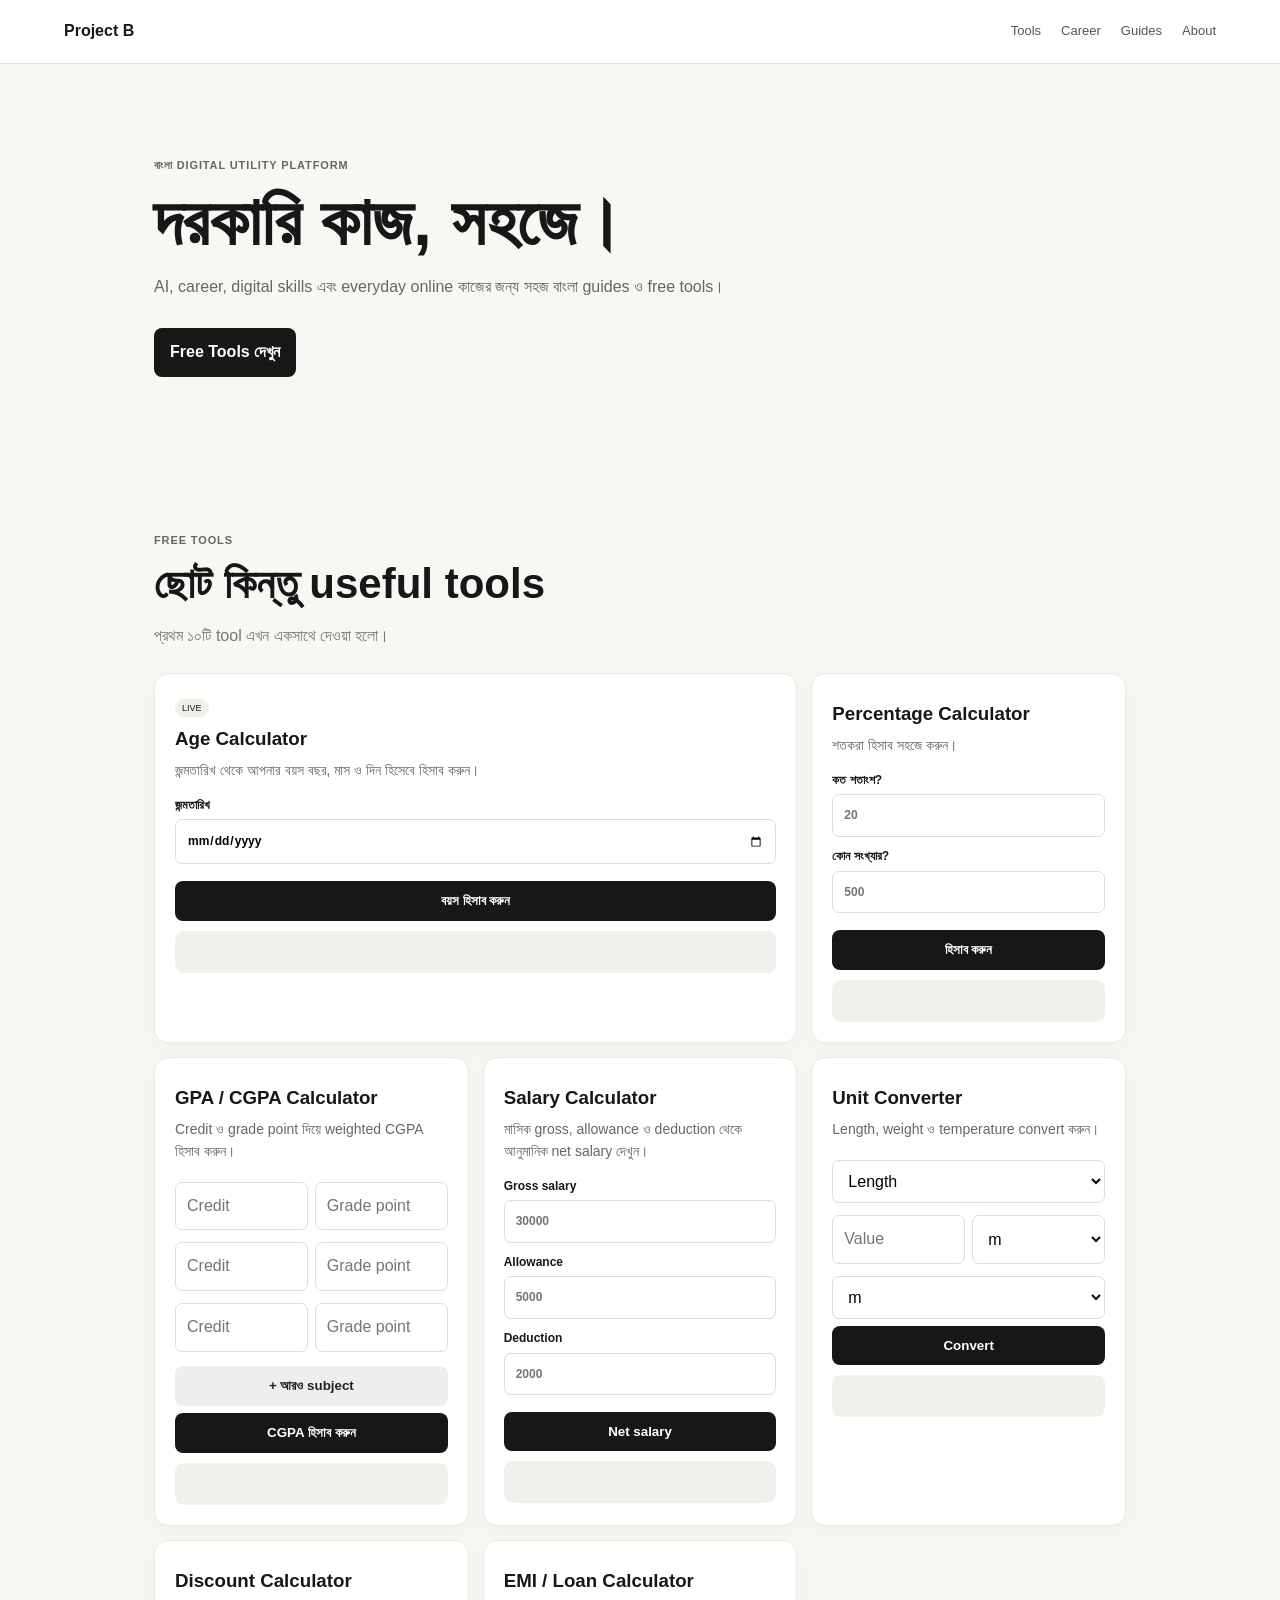
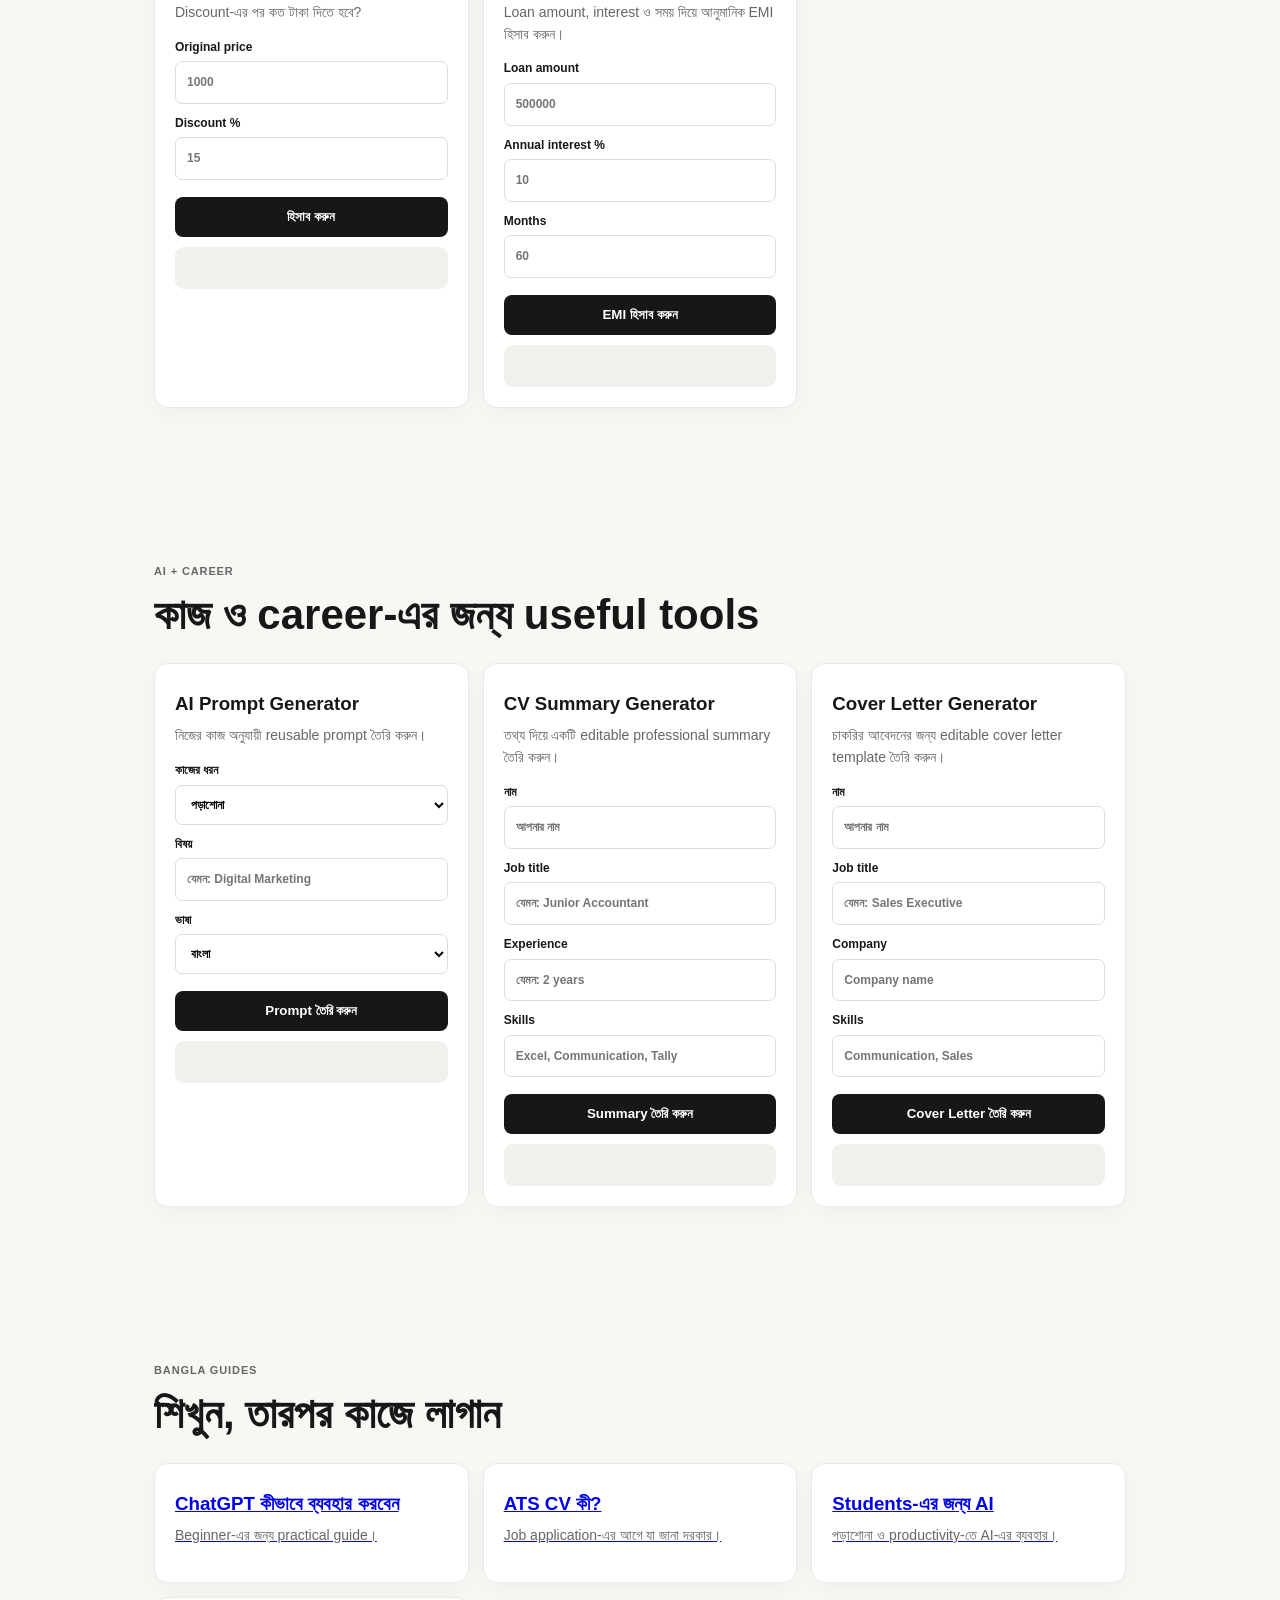
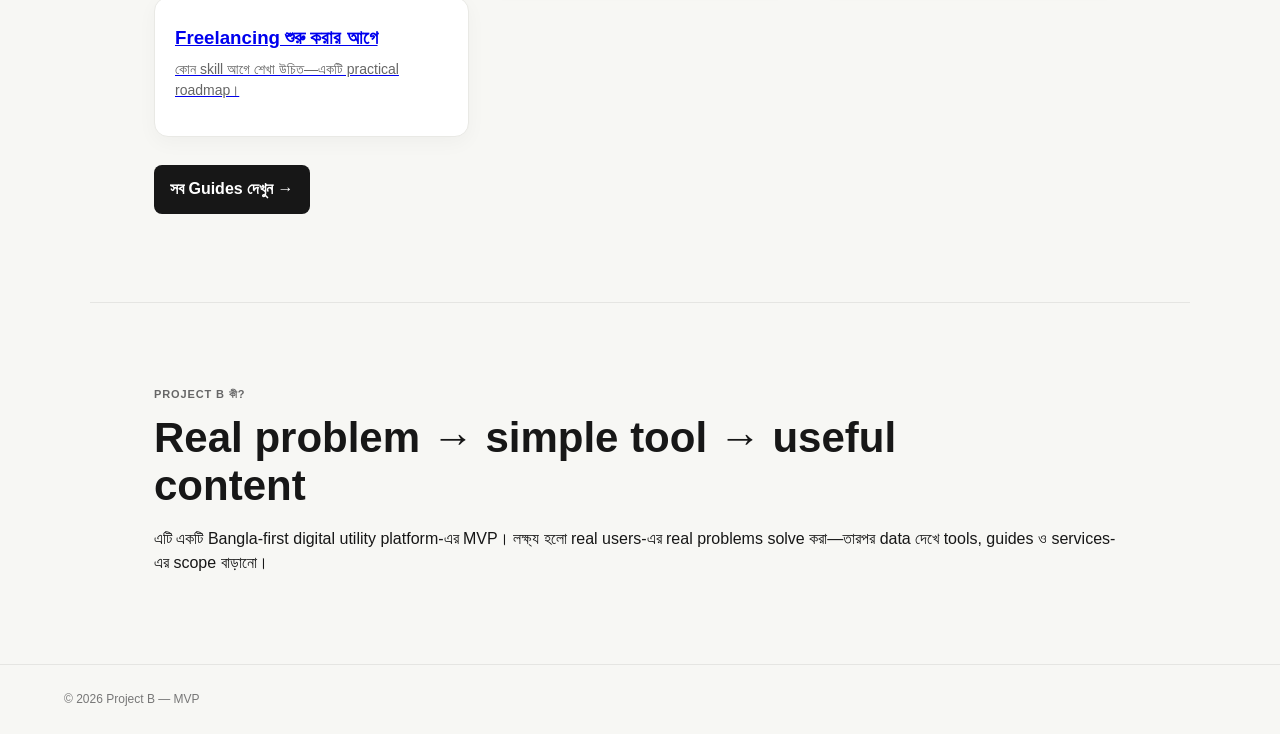
==== commit 40cdb7b9: "Add guides and SEO foundation" ====
--- a/index.html
+++ b/index.html
@@ -4,14 +4,16 @@
 <meta charset="utf-8">
 <meta name="viewport" content="width=device-width, initial-scale=1">
 <title>Project B — Bangla Digital Utility</title>
-<meta name="description" content="AI, career, digital skills এবং everyday online কাজের জন্য সহজ বাংলা free tools ও guides।">
+<meta name="description" content="বাংলায় free calculators, AI prompt, CV ও career tools এবং practical digital guides।">
+<meta name="robots" content="index,follow">
+<link rel="canonical" href="https://baroghoriayouthassociation-prog.github.io/project-b-site/">
 <link rel="stylesheet" href="style.css">
 </head>
 <body>
 <header class="topbar">
   <div class="brand">Project B</div>
   <nav>
-    <a href="#tools">Tools</a><a href="#career">Career</a><a href="#guides">Guides</a><a href="#about">About</a>
+    <a href="#tools">Tools</a><a href="#career">Career</a><a href="guides.html">Guides</a><a href="#about">About</a>
   </nav>
 </header>
 
@@ -122,11 +124,12 @@
 <section id="guides" class="section">
   <p class="eyebrow">BANGLA GUIDES</p><h2>শিখুন, তারপর কাজে লাগান</h2>
   <div class="grid guides">
-    <article class="card"><h3>ChatGPT কীভাবে ব্যবহার করবেন</h3><p>Beginner-এর জন্য practical guide।</p></article>
-    <article class="card"><h3>ATS CV কী?</h3><p>Job application-এর আগে যা জানা দরকার।</p></article>
-    <article class="card"><h3>Students-এর জন্য AI</h3><p>পড়াশোনা ও productivity-তে AI-এর ব্যবহার।</p></article>
-    <article class="card"><h3>Freelancing শুরু করার আগে</h3><p>কোন skill আগে শেখা উচিত—একটি practical roadmap।</p></article>
+    <a class="card" href="guides.html#chatgpt"><h3>ChatGPT কীভাবে ব্যবহার করবেন</h3><p>Beginner-এর জন্য practical guide।</p></a>
+    <a class="card" href="guides.html#ats-cv"><h3>ATS CV কী?</h3><p>Job application-এর আগে যা জানা দরকার।</p></a>
+    <a class="card" href="guides.html#students-ai"><h3>Students-এর জন্য AI</h3><p>পড়াশোনা ও productivity-তে AI-এর ব্যবহার।</p></a>
+    <a class="card" href="guides.html#freelancing"><h3>Freelancing শুরু করার আগে</h3><p>কোন skill আগে শেখা উচিত—একটি practical roadmap।</p></a>
   </div>
+  <p><a class="button" href="guides.html">সব Guides দেখুন →</a></p>
 </section>
 
 <section id="about" class="section about">
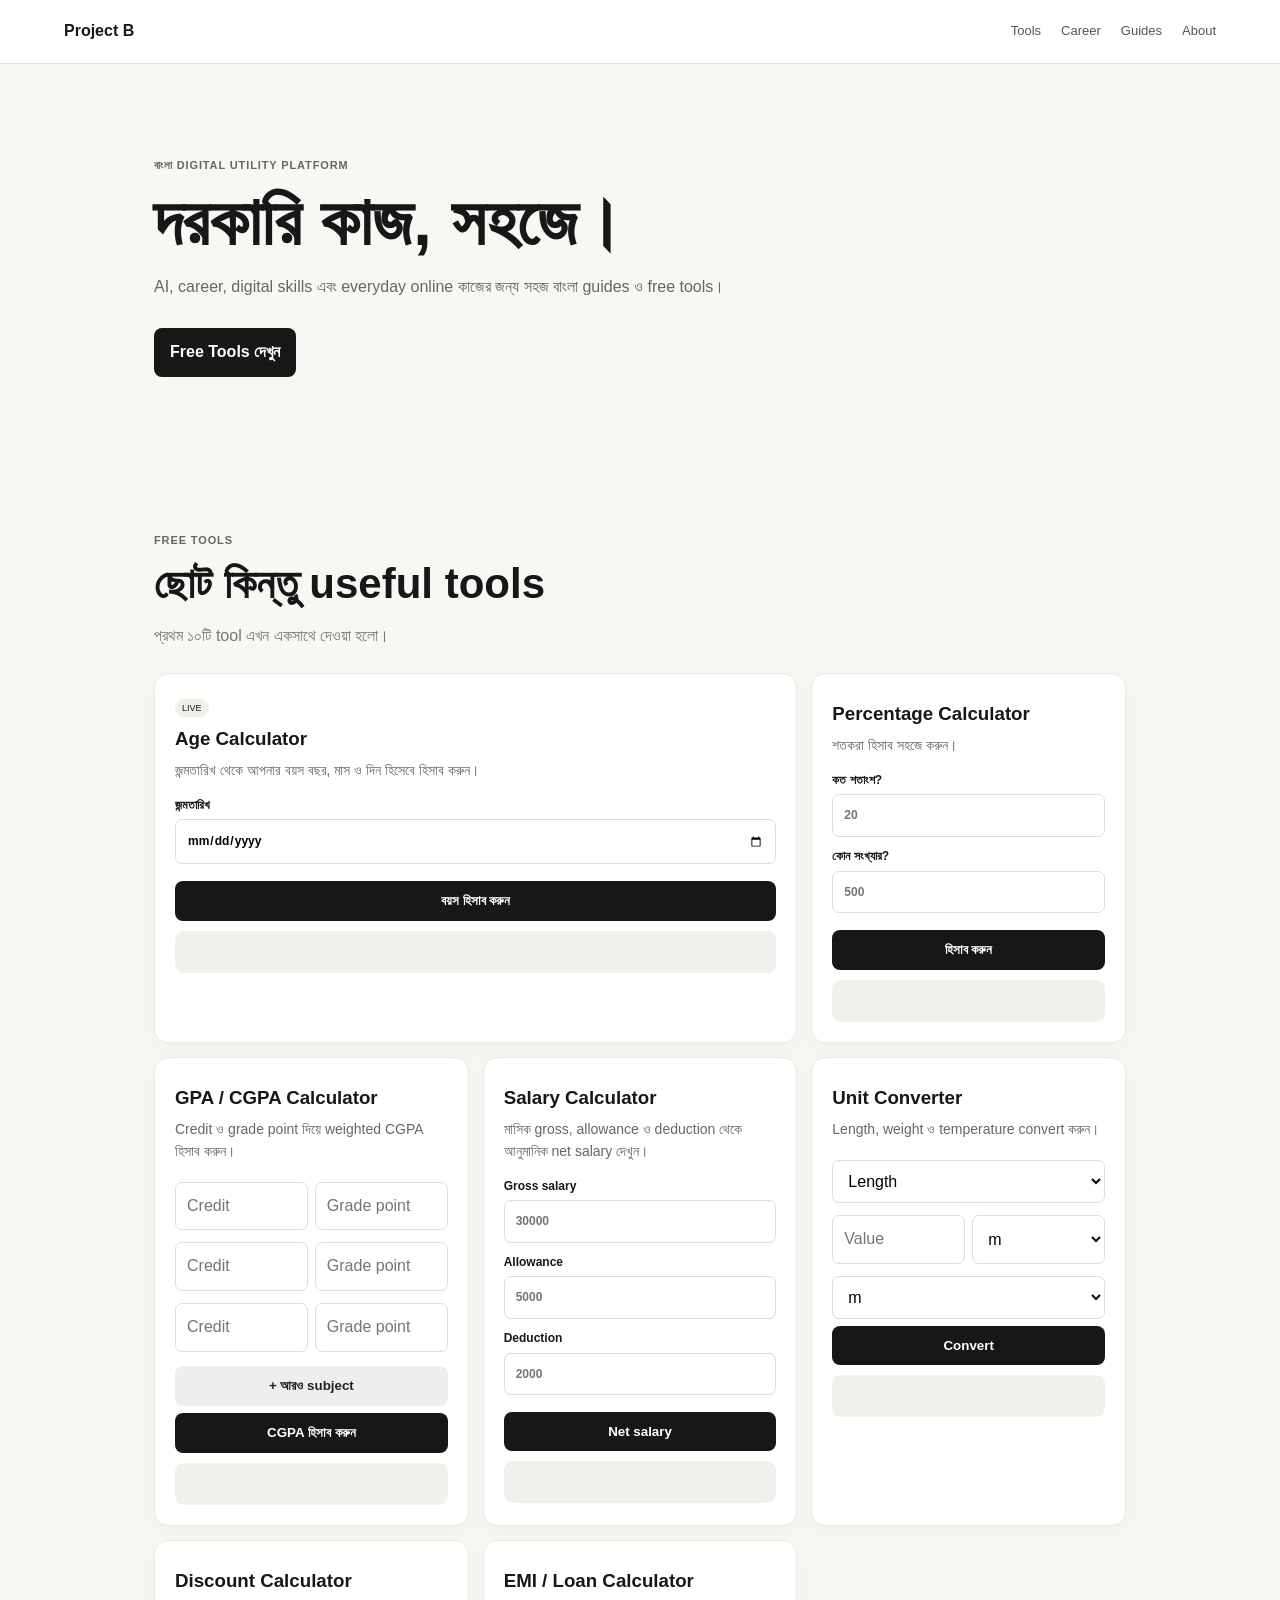
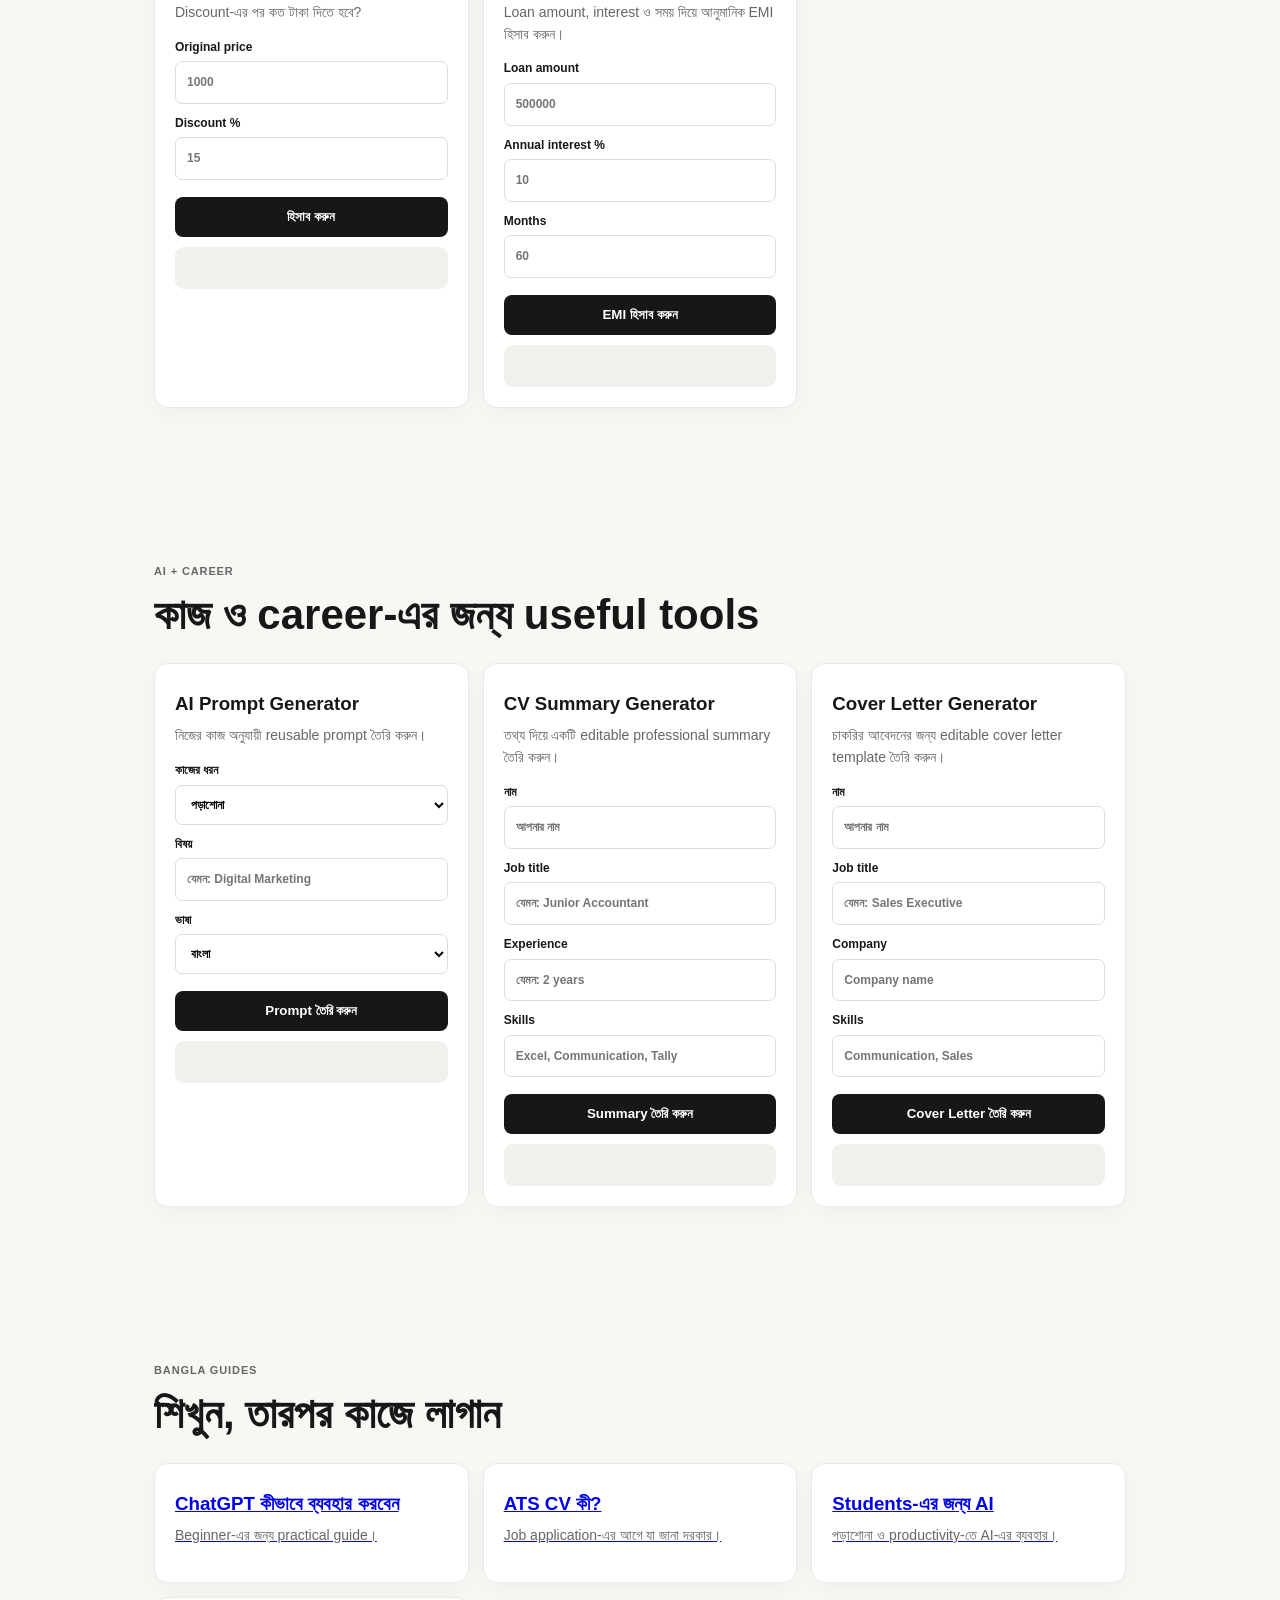
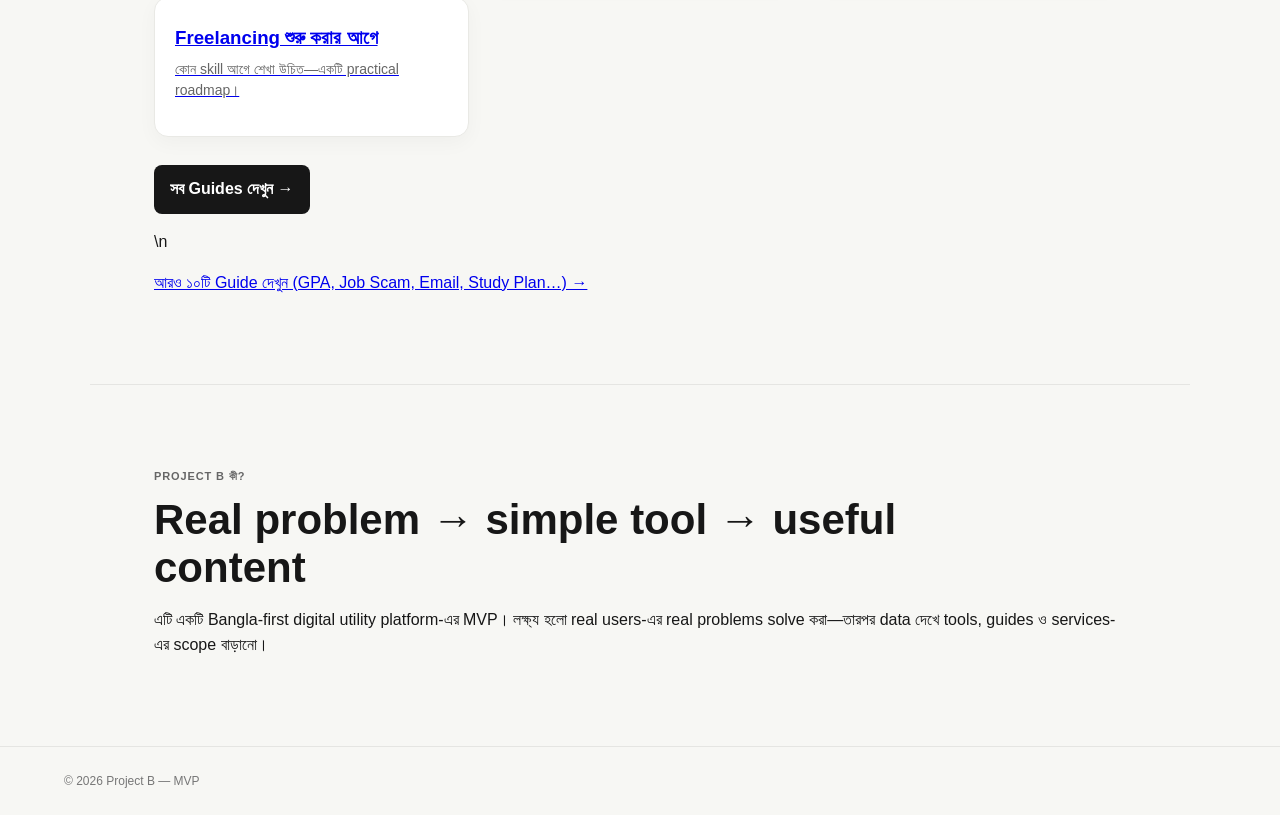
==== commit fdc15aa2: "Add files via upload" ====
--- a/index.html
+++ b/index.html
@@ -31,21 +31,21 @@
   <p class="muted">প্রথম ১০টি tool এখন একসাথে দেওয়া হলো।</p>
 
   <div class="grid">
-    <article class="card tool-card wide">
+    <article class="card tool-card wide" id="age-calculator">
       <span class="badge">LIVE</span><h3>Age Calculator</h3>
       <p>জন্মতারিখ থেকে আপনার বয়স বছর, মাস ও দিন হিসেবে হিসাব করুন।</p>
       <label>জন্মতারিখ<input id="birthDate" type="date"></label>
       <button onclick="ageCalc()">বয়স হিসাব করুন</button><div id="ageOut" class="result"></div>
     </article>
 
-    <article class="card tool-card">
+    <article class="card tool-card" id="percentage-calculator">
       <h3>Percentage Calculator</h3><p>শতকরা হিসাব সহজে করুন।</p>
       <label>কত শতাংশ? <input id="pct" type="number" placeholder="20"></label>
       <label>কোন সংখ্যার? <input id="pctBase" type="number" placeholder="500"></label>
       <button onclick="percentageCalc()">হিসাব করুন</button><div id="pctOut" class="result"></div>
     </article>
 
-    <article class="card tool-card">
+    <article class="card tool-card" id="gpa-calculator">
       <h3>GPA / CGPA Calculator</h3><p>Credit ও grade point দিয়ে weighted CGPA হিসাব করুন।</p>
       <div id="gradeRows">
         <div class="row"><input class="credit" type="number" step="0.5" placeholder="Credit"><input class="gp" type="number" step="0.01" placeholder="Grade point"></div>
@@ -56,7 +56,7 @@
       <button onclick="cgpaCalc()">CGPA হিসাব করুন</button><div id="cgpaOut" class="result"></div>
     </article>
 
-    <article class="card tool-card">
+    <article class="card tool-card" id="salary-calculator">
       <h3>Salary Calculator</h3><p>মাসিক gross, allowance ও deduction থেকে আনুমানিক net salary দেখুন।</p>
       <label>Gross salary <input id="gross" type="number" placeholder="30000"></label>
       <label>Allowance <input id="allowance" type="number" placeholder="5000"></label>
@@ -64,7 +64,7 @@
       <button onclick="salaryCalc()">Net salary</button><div id="salaryOut" class="result"></div>
     </article>
 
-    <article class="card tool-card">
+    <article class="card tool-card" id="unit-converter">
       <h3>Unit Converter</h3><p>Length, weight ও temperature convert করুন।</p>
       <select id="unitType" onchange="loadUnits()"><option value="length">Length</option><option value="weight">Weight</option><option value="temp">Temperature</option></select>
       <div class="row"><input id="unitValue" type="number" placeholder="Value"><select id="unitFrom"></select></div>
@@ -72,14 +72,14 @@
       <button onclick="unitCalc()">Convert</button><div id="unitOut" class="result"></div>
     </article>
 
-    <article class="card tool-card">
+    <article class="card tool-card" id="discount-calculator">
       <h3>Discount Calculator</h3><p>Discount-এর পর কত টাকা দিতে হবে?</p>
       <label>Original price <input id="price" type="number" placeholder="1000"></label>
       <label>Discount % <input id="discount" type="number" placeholder="15"></label>
       <button onclick="discountCalc()">হিসাব করুন</button><div id="discountOut" class="result"></div>
     </article>
 
-    <article class="card tool-card">
+    <article class="card tool-card" id="emi-calculator">
       <h3>EMI / Loan Calculator</h3><p>Loan amount, interest ও সময় দিয়ে আনুমানিক EMI হিসাব করুন।</p>
       <label>Loan amount <input id="loan" type="number" placeholder="500000"></label>
       <label>Annual interest % <input id="interest" type="number" step="0.01" placeholder="10"></label>
@@ -93,7 +93,7 @@
   <p class="eyebrow">AI + CAREER</p>
   <h2>কাজ ও career-এর জন্য useful tools</h2>
   <div class="grid">
-    <article class="card tool-card">
+    <article class="card tool-card" id="prompt-generator">
       <h3>AI Prompt Generator</h3><p>নিজের কাজ অনুযায়ী reusable prompt তৈরি করুন।</p>
       <label>কাজের ধরন<select id="promptTask"><option>পড়াশোনা</option><option>CV লেখা</option><option>ইন্টারভিউ প্রস্তুতি</option><option>কনটেন্ট লেখা</option><option>গবেষণা</option></select></label>
       <label>বিষয়<input id="promptTopic" placeholder="যেমন: Digital Marketing"></label>
@@ -101,7 +101,7 @@
       <button onclick="promptGen()">Prompt তৈরি করুন</button><div id="promptOut" class="result"></div>
     </article>
 
-    <article class="card tool-card">
+    <article class="card tool-card" id="cv-summary-generator">
       <h3>CV Summary Generator</h3><p>তথ্য দিয়ে একটি editable professional summary তৈরি করুন।</p>
       <label>নাম<input id="cvName" placeholder="আপনার নাম"></label>
       <label>Job title<input id="cvTitle" placeholder="যেমন: Junior Accountant"></label>
@@ -110,7 +110,7 @@
       <button onclick="cvGen()">Summary তৈরি করুন</button><div id="cvOut" class="result"></div>
     </article>
 
-    <article class="card tool-card">
+    <article class="card tool-card" id="cover-letter-generator">
       <h3>Cover Letter Generator</h3><p>চাকরির আবেদনের জন্য editable cover letter template তৈরি করুন।</p>
       <label>নাম<input id="clName" placeholder="আপনার নাম"></label>
       <label>Job title<input id="clTitle" placeholder="যেমন: Sales Executive"></label>
@@ -129,7 +129,7 @@
     <a class="card" href="guides.html#students-ai"><h3>Students-এর জন্য AI</h3><p>পড়াশোনা ও productivity-তে AI-এর ব্যবহার।</p></a>
     <a class="card" href="guides.html#freelancing"><h3>Freelancing শুরু করার আগে</h3><p>কোন skill আগে শেখা উচিত—একটি practical roadmap।</p></a>
   </div>
-  <p><a class="button" href="guides.html">সব Guides দেখুন →</a></p>
+  <p><a class="button" href="guides.html">সব Guides দেখুন →</a></p>\n  <p><a href="guides-phase2.html">আরও ১০টি Guide দেখুন (GPA, Job Scam, Email, Study Plan…) →</a></p>
 </section>
 
 <section id="about" class="section about">
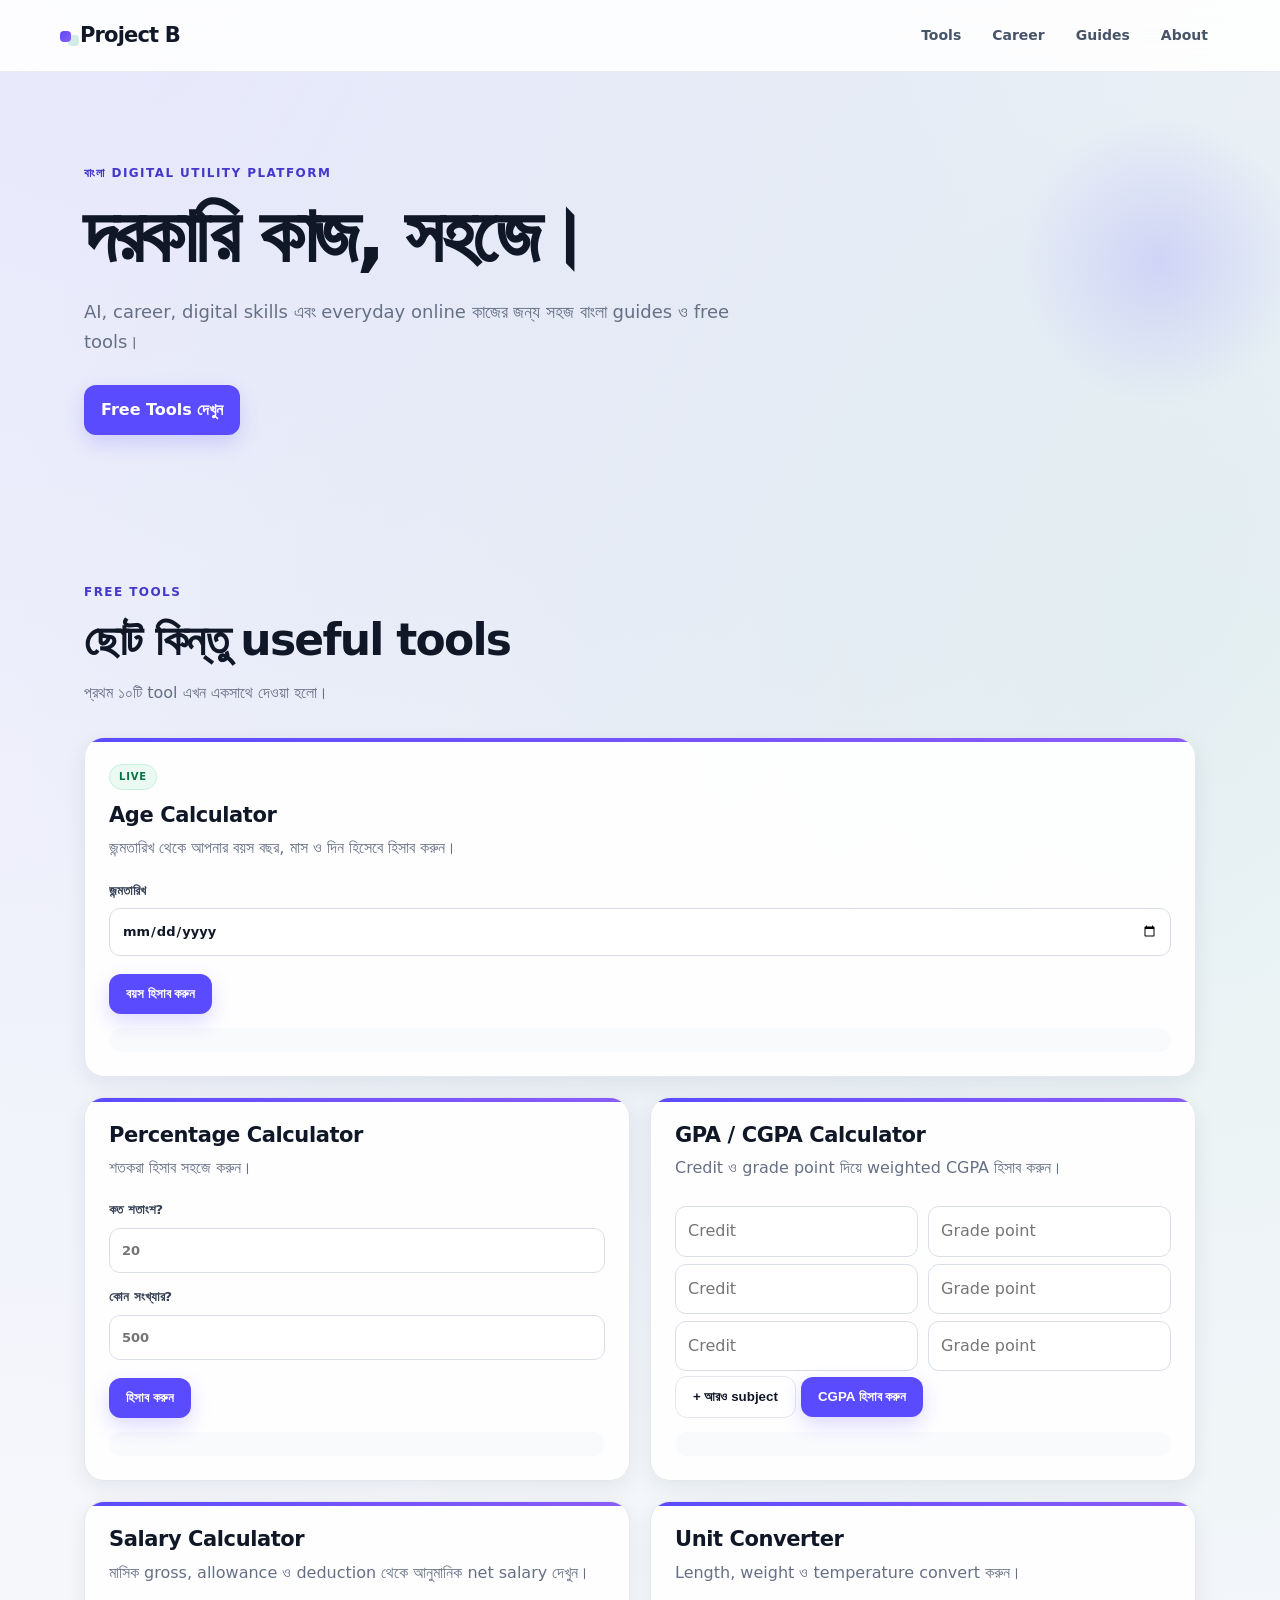
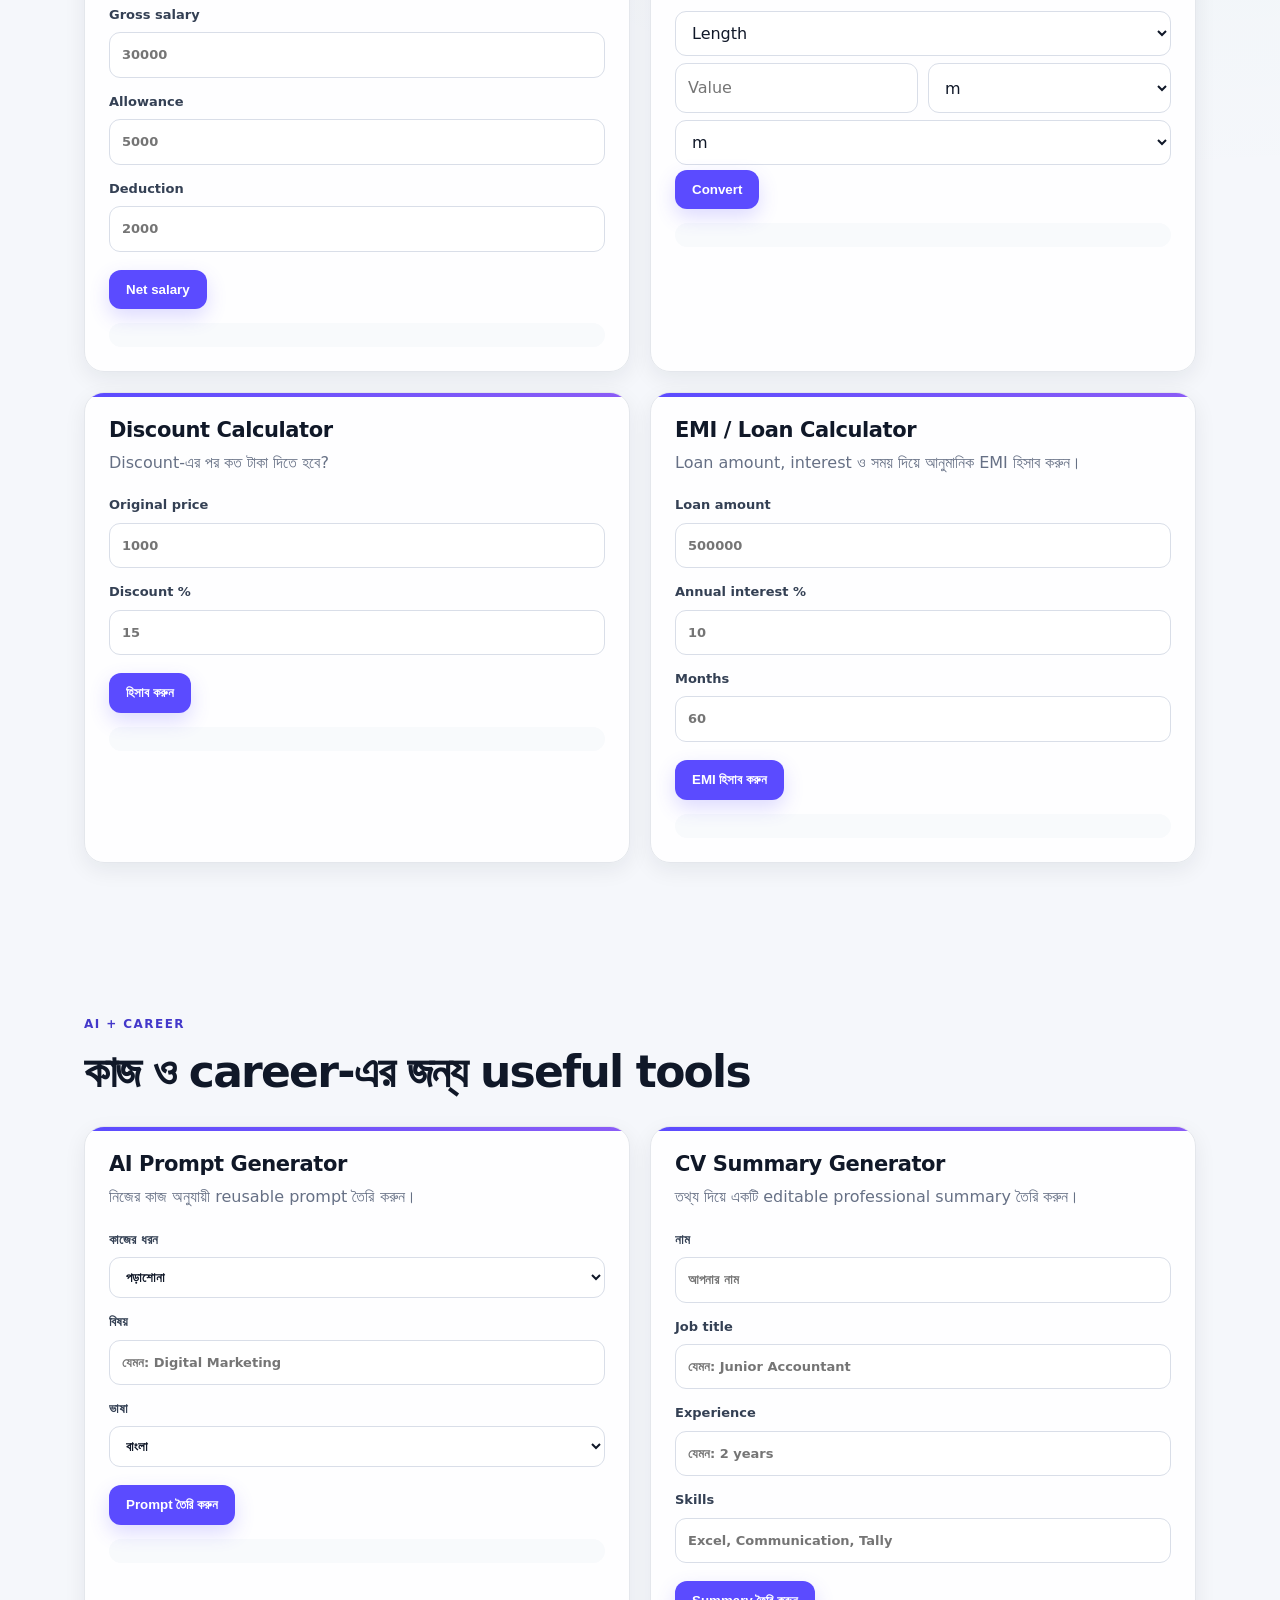
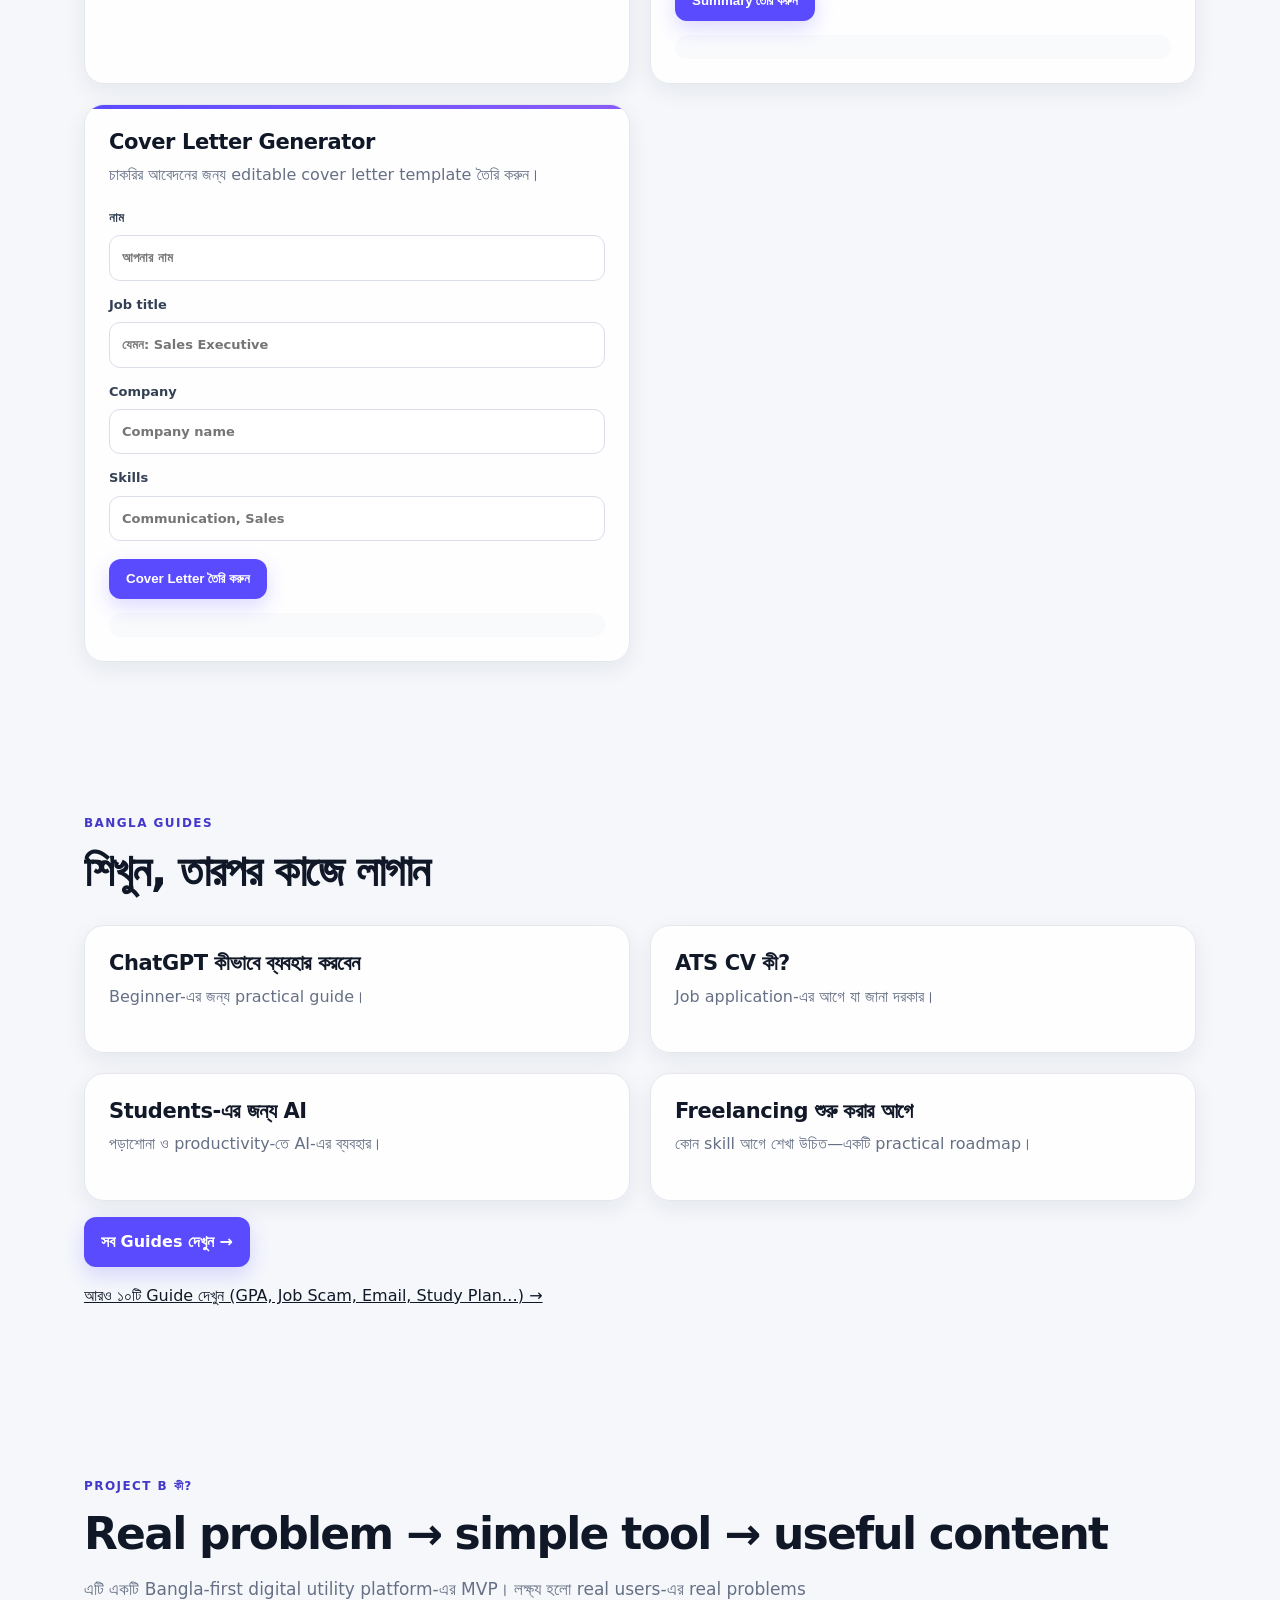
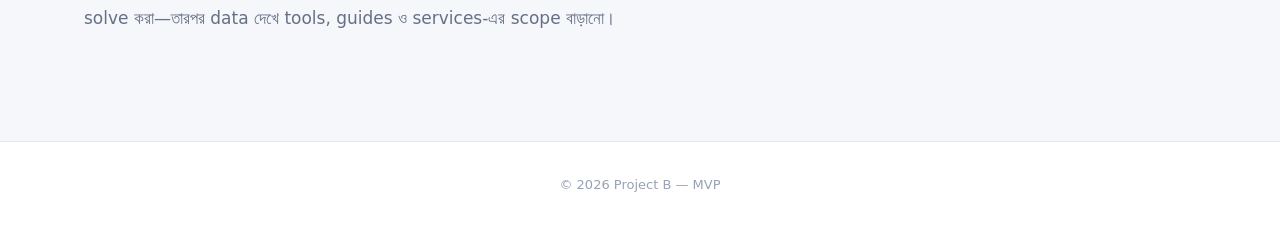
==== commit a14895d3: "Add files via upload" ====
--- a/index.html
+++ b/index.html
@@ -129,7 +129,8 @@
     <a class="card" href="guides.html#students-ai"><h3>Students-এর জন্য AI</h3><p>পড়াশোনা ও productivity-তে AI-এর ব্যবহার।</p></a>
     <a class="card" href="guides.html#freelancing"><h3>Freelancing শুরু করার আগে</h3><p>কোন skill আগে শেখা উচিত—একটি practical roadmap।</p></a>
   </div>
-  <p><a class="button" href="guides.html">সব Guides দেখুন →</a></p>\n  <p><a href="guides-phase2.html">আরও ১০টি Guide দেখুন (GPA, Job Scam, Email, Study Plan…) →</a></p>
+  <p><a class="button" href="guides.html">সব Guides দেখুন →</a></p>
+  <p><a href="guides-phase2.html">আরও ১০টি Guide দেখুন (GPA, Job Scam, Email, Study Plan…) →</a></p>
 </section>
 
 <section id="about" class="section about">
--- a/style.css
+++ b/style.css
@@ -1 +1,148 @@
-*{box-sizing:border-box}html{scroll-behavior:smooth}body{margin:0;background:#f7f7f4;color:#171717;font-family:Arial,"Noto Sans Bengali",sans-serif;line-height:1.55}.topbar{position:sticky;top:0;z-index:10;background:#fff;border-bottom:1px solid #e5e5e2;height:64px;display:flex;align-items:center;justify-content:space-between;padding:0 5%}.brand{font-weight:800}.topbar nav{display:flex;gap:20px}.topbar a{color:#555;text-decoration:none;font-size:13px}.hero,.section{max-width:1100px;margin:auto;padding:72px 5%}.hero{padding-top:82px}.eyebrow{font-size:11px;font-weight:700;letter-spacing:.08em;color:#666;text-transform:uppercase}.hero h1{font-size:clamp(38px,7vw,68px);line-height:1.05;margin:12px 0 18px}.hero>p:not(.eyebrow){max-width:650px;color:#666}.button,button{display:inline-block;background:#171717;color:#fff;border:0;border-radius:8px;padding:12px 16px;font-weight:700;cursor:pointer;text-decoration:none}.button{margin-top:12px}.section h2{font-size:clamp(28px,5vw,42px);line-height:1.15;margin:8px 0}.muted{color:#777}.grid{display:grid;grid-template-columns:repeat(3,1fr);gap:14px;margin-top:24px}.card{background:#fff;border:1px solid #e9e9e5;border-radius:14px;padding:20px;box-shadow:0 6px 20px rgba(0,0,0,.035)}.tool-card h3,.card h3{margin:5px 0 7px}.tool-card p,.card p{color:#666;font-size:14px;margin-top:0}.wide{grid-column:span 2}.badge{font-size:9px;background:#eef1ea;padding:4px 7px;border-radius:20px}.tool-card label{display:block;font-size:12px;font-weight:700;margin:10px 0}.tool-card input,.tool-card select{width:100%;margin-top:5px;border:1px solid #ddd;border-radius:7px;padding:11px;background:#fff;font:inherit}.tool-card button{width:100%;margin-top:7px}.tool-card .secondary{background:#eee;color:#222}.result{margin-top:10px;padding:12px;border-radius:9px;background:#f0f0ed;min-height:42px;white-space:pre-wrap}.result strong{display:block;font-size:18px}.result small{display:block;color:#666;margin-top:3px}.row{display:grid;grid-template-columns:1fr 1fr;gap:7px;margin:7px 0}.guides .card{min-height:120px}.about{border-top:1px solid #e5e5e2}.about h2{max-width:800px}footer{border-top:1px solid #e5e5e2;padding:25px 5%;color:#777;font-size:12px}@media(max-width:760px){.topbar{height:56px;padding:0 4%}.topbar nav{gap:10px}.topbar a{font-size:11px}.hero,.section{padding:52px 4%}.hero{padding-top:60px}.grid{grid-template-columns:1fr}.wide{grid-column:span 1}.card{padding:16px}.hero h1{font-size:42px}.row{grid-template-columns:1fr 1fr}}
+:root{
+  --bg:#f5f7fb;
+  --surface:#ffffff;
+  --surface-2:#f8fafc;
+  --text:#101828;
+  --muted:#667085;
+  --line:#e4e7ec;
+  --brand:#5b4bff;
+  --brand-dark:#4338ca;
+  --brand-soft:#eeecff;
+  --green:#0f9f6e;
+  --shadow:0 18px 45px rgba(16,24,40,.08);
+  --shadow-sm:0 7px 22px rgba(16,24,40,.07);
+  --radius:20px;
+  --max:1160px;
+}
+*{box-sizing:border-box}
+html{scroll-behavior:smooth}
+body{
+  margin:0;
+  color:var(--text);
+  background:
+    radial-gradient(circle at 8% 0%,rgba(91,75,255,.09),transparent 30%),
+    radial-gradient(circle at 92% 12%,rgba(15,159,110,.07),transparent 26%),
+    var(--bg);
+  font-family:Inter,ui-sans-serif,system-ui,-apple-system,BlinkMacSystemFont,"Segoe UI",Arial,"Noto Sans Bengali",sans-serif;
+  line-height:1.65;
+}
+a{color:inherit}
+.topbar,.top{
+  position:sticky;top:0;z-index:50;
+  background:rgba(255,255,255,.88);
+  backdrop-filter:blur(16px);
+  -webkit-backdrop-filter:blur(16px);
+  border-bottom:1px solid rgba(228,231,236,.86);
+}
+.topbar{
+  min-height:72px;padding:0 max(20px,calc((100% - var(--max))/2));
+  display:flex;align-items:center;justify-content:space-between;gap:24px;
+}
+.brand,.top strong{font-weight:900;letter-spacing:-.04em;font-size:21px;color:#111827}
+.brand:before,.top strong:before{
+  content:"";display:inline-block;width:11px;height:11px;border-radius:4px;margin-right:9px;
+  background:linear-gradient(135deg,var(--brand),#8b5cf6);
+  box-shadow:8px 4px 0 rgba(15,159,110,.18);
+}
+.topbar nav,.top nav{display:flex;align-items:center;gap:7px;flex-wrap:wrap}
+.topbar nav a,.top nav a{
+  text-decoration:none;color:#475467;font-size:14px;font-weight:650;
+  padding:9px 12px;border-radius:10px;transition:.2s ease;
+}
+.topbar nav a:hover,.top nav a:hover{background:var(--brand-soft);color:var(--brand-dark)}
+main{overflow:hidden}
+.hero{
+  max-width:var(--max);margin:0 auto;padding:92px 24px 72px;position:relative;
+}
+.hero:after{
+  content:"";position:absolute;right:-90px;top:40px;width:300px;height:300px;border-radius:50%;
+  background:radial-gradient(circle,rgba(91,75,255,.16),rgba(91,75,255,0) 68%);pointer-events:none;
+}
+.eyebrow,.hero>.muted{
+  margin:0 0 12px;color:var(--brand-dark);font-size:12px;font-weight:850;letter-spacing:.12em;text-transform:uppercase;
+}
+.hero h1{max-width:780px;margin:0;font-size:clamp(44px,7vw,78px);line-height:1.02;letter-spacing:-.055em}
+.hero>p:not(.eyebrow):not(.muted){max-width:680px;color:var(--muted);font-size:18px;margin:22px 0 28px}
+.button,button{
+  border:0;cursor:pointer;text-decoration:none;display:inline-flex;align-items:center;justify-content:center;gap:8px;
+  border-radius:12px;background:var(--brand);color:#fff;font-weight:800;padding:12px 17px;
+  box-shadow:0 8px 20px rgba(91,75,255,.20);transition:transform .18s ease,box-shadow .18s ease,background .18s ease;
+}
+.button:hover,button:hover{transform:translateY(-1px);background:var(--brand-dark);box-shadow:0 11px 25px rgba(91,75,255,.25)}
+button.secondary{background:#fff;color:var(--text);border:1px solid var(--line);box-shadow:none}
+button.secondary:hover{background:var(--surface-2);color:var(--brand-dark);border-color:#cfd4dc}
+.section{max-width:var(--max);margin:0 auto;padding:76px 24px}
+.section:nth-of-type(even){position:relative}
+.section h2{font-size:clamp(30px,4vw,44px);line-height:1.12;letter-spacing:-.04em;margin:0 0 10px}
+.muted{color:var(--muted)}
+.grid{display:grid;grid-template-columns:repeat(2,minmax(0,1fr));gap:20px;margin-top:30px}
+.card{
+  background:rgba(255,255,255,.94);border:1px solid var(--line);border-radius:var(--radius);padding:24px;
+  box-shadow:var(--shadow-sm);transition:transform .2s ease,box-shadow .2s ease,border-color .2s ease;
+}
+.card:hover{transform:translateY(-3px);box-shadow:var(--shadow);border-color:#d8d1ff}
+.tool-card{position:relative;overflow:hidden}
+.tool-card:before{content:"";position:absolute;left:0;top:0;width:100%;height:4px;background:linear-gradient(90deg,var(--brand),#8b5cf6)}
+.tool-card.wide{grid-column:span 2}
+.card h3{margin:0 0 7px;font-size:21px;line-height:1.25;letter-spacing:-.02em}
+.card p{color:var(--muted);margin:0 0 18px}
+.badge{display:inline-flex;background:#eafaf3;color:#087443;border:1px solid #c9f0df;padding:4px 9px;border-radius:999px;font-size:10px;font-weight:900;letter-spacing:.08em;margin-bottom:12px}
+label{display:block;color:#344054;font-size:13px;font-weight:700;margin:13px 0}
+input,select,textarea{
+  width:100%;margin-top:7px;border:1px solid #d9dee8;background:#fff;color:var(--text);border-radius:11px;padding:11px 12px;font:inherit;outline:none;transition:.18s ease;
+}
+input:focus,select:focus,textarea:focus{border-color:#9b91ff;box-shadow:0 0 0 4px rgba(91,75,255,.10)}
+.row{display:grid;grid-template-columns:1fr 1fr;gap:10px}
+.tool-card>button{margin-top:5px}
+.result{margin-top:14px;min-height:24px;border-radius:12px;background:var(--surface-2);padding:10px 12px;color:#344054}
+.result strong{display:block;color:#111827;font-size:18px}
+.result small{display:block;color:var(--muted);margin-top:3px}
+.guides .card{text-decoration:none}
+.guides .card h3{color:#111827}
+.about{padding-bottom:92px}
+.about .eyebrow{margin-top:0}
+.about p:last-child{max-width:760px;color:var(--muted);font-size:17px}
+footer{padding:32px 24px;text-align:center;color:#98a2b3;border-top:1px solid var(--line);background:#fff;font-size:13px}
+
+/* Guide pages */
+.top{padding:0 max(20px,calc((100% - var(--max))/2));min-height:72px;display:flex;align-items:center;justify-content:space-between;gap:20px}
+.wrap{max-width:920px;margin:0 auto;padding:66px 24px 90px}
+.wrap .hero{padding:15px 0 30px;max-width:none}
+.wrap .hero:after{display:none}
+.wrap .hero h1{font-size:clamp(38px,6vw,62px)}
+.wrap .hero p:not(.muted){color:var(--muted);font-size:17px;max-width:720px;margin-top:16px}
+.toc{display:grid;grid-template-columns:repeat(2,minmax(0,1fr));gap:12px;margin:22px 0 28px}
+.toc a{background:#fff;border:1px solid var(--line);border-radius:15px;padding:15px 16px;text-decoration:none;box-shadow:0 5px 18px rgba(16,24,40,.045);transition:.18s ease}
+.toc a:hover{transform:translateY(-2px);border-color:#cfc8ff;box-shadow:var(--shadow-sm)}
+.toc strong{display:block;line-height:1.4}
+.toc small{color:var(--muted)}
+.wrap>.button{margin:0 0 10px}
+.article{background:#fff;border:1px solid var(--line);border-radius:20px;padding:30px 32px;margin:18px 0;box-shadow:0 7px 24px rgba(16,24,40,.045)}
+.article h2{margin:0 0 6px;line-height:1.25;font-size:28px;letter-spacing:-.025em}
+.article p{color:#475467}
+.article li{margin:8px 0;color:#475467}
+.article code{background:#f1efff;color:#4037a5;padding:2px 6px;border-radius:5px}
+.tool-link{background:linear-gradient(135deg,#f5f3ff,#f0fbf7);border:1px solid #e5e0ff;border-radius:13px;padding:13px 15px;margin-top:24px}
+.tool-link a{font-weight:800;color:var(--brand-dark)}
+.back{display:inline-block;margin-top:14px;color:#667085;text-decoration:none;font-size:13px}
+.back:hover{color:var(--brand-dark)}
+
+@media(max-width:760px){
+  .topbar,.top{min-height:auto;padding:13px 18px;align-items:flex-start;flex-direction:column;gap:7px}
+  .topbar nav,.top nav{width:100%;overflow:auto;flex-wrap:nowrap;padding-bottom:2px}
+  .topbar nav a,.top nav a{white-space:nowrap;padding:7px 9px}
+  .hero{padding:65px 20px 52px}
+  .hero h1{font-size:clamp(42px,13vw,62px)}
+  .hero>p:not(.eyebrow):not(.muted){font-size:16px}
+  .section{padding:55px 20px}
+  .grid{grid-template-columns:1fr;gap:15px}
+  .tool-card.wide{grid-column:auto}
+  .card{padding:20px;border-radius:17px}
+  .toc{grid-template-columns:1fr}
+  .wrap{padding:48px 18px 70px}
+  .article{padding:22px 20px;border-radius:17px}
+}
+@media(max-width:430px){
+  .row{grid-template-columns:1fr}
+  .button,button{width:100%}
+}
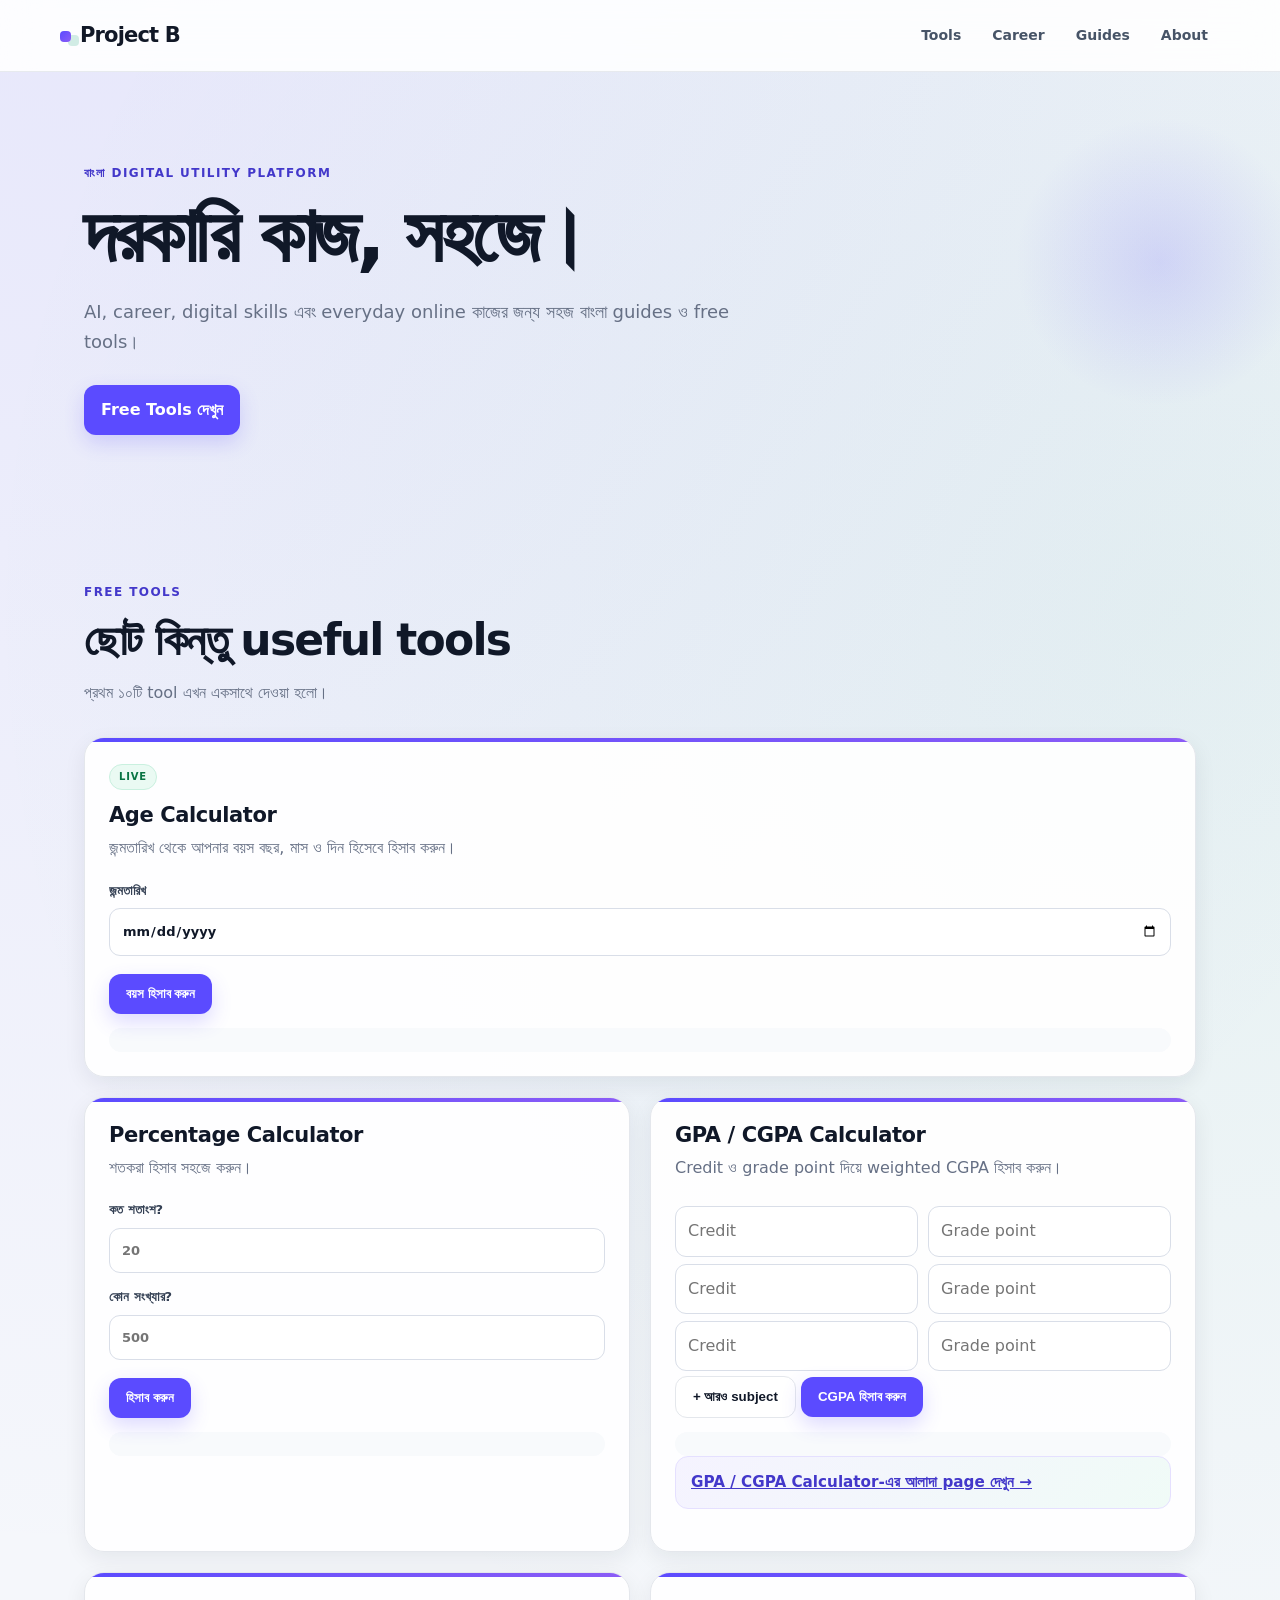
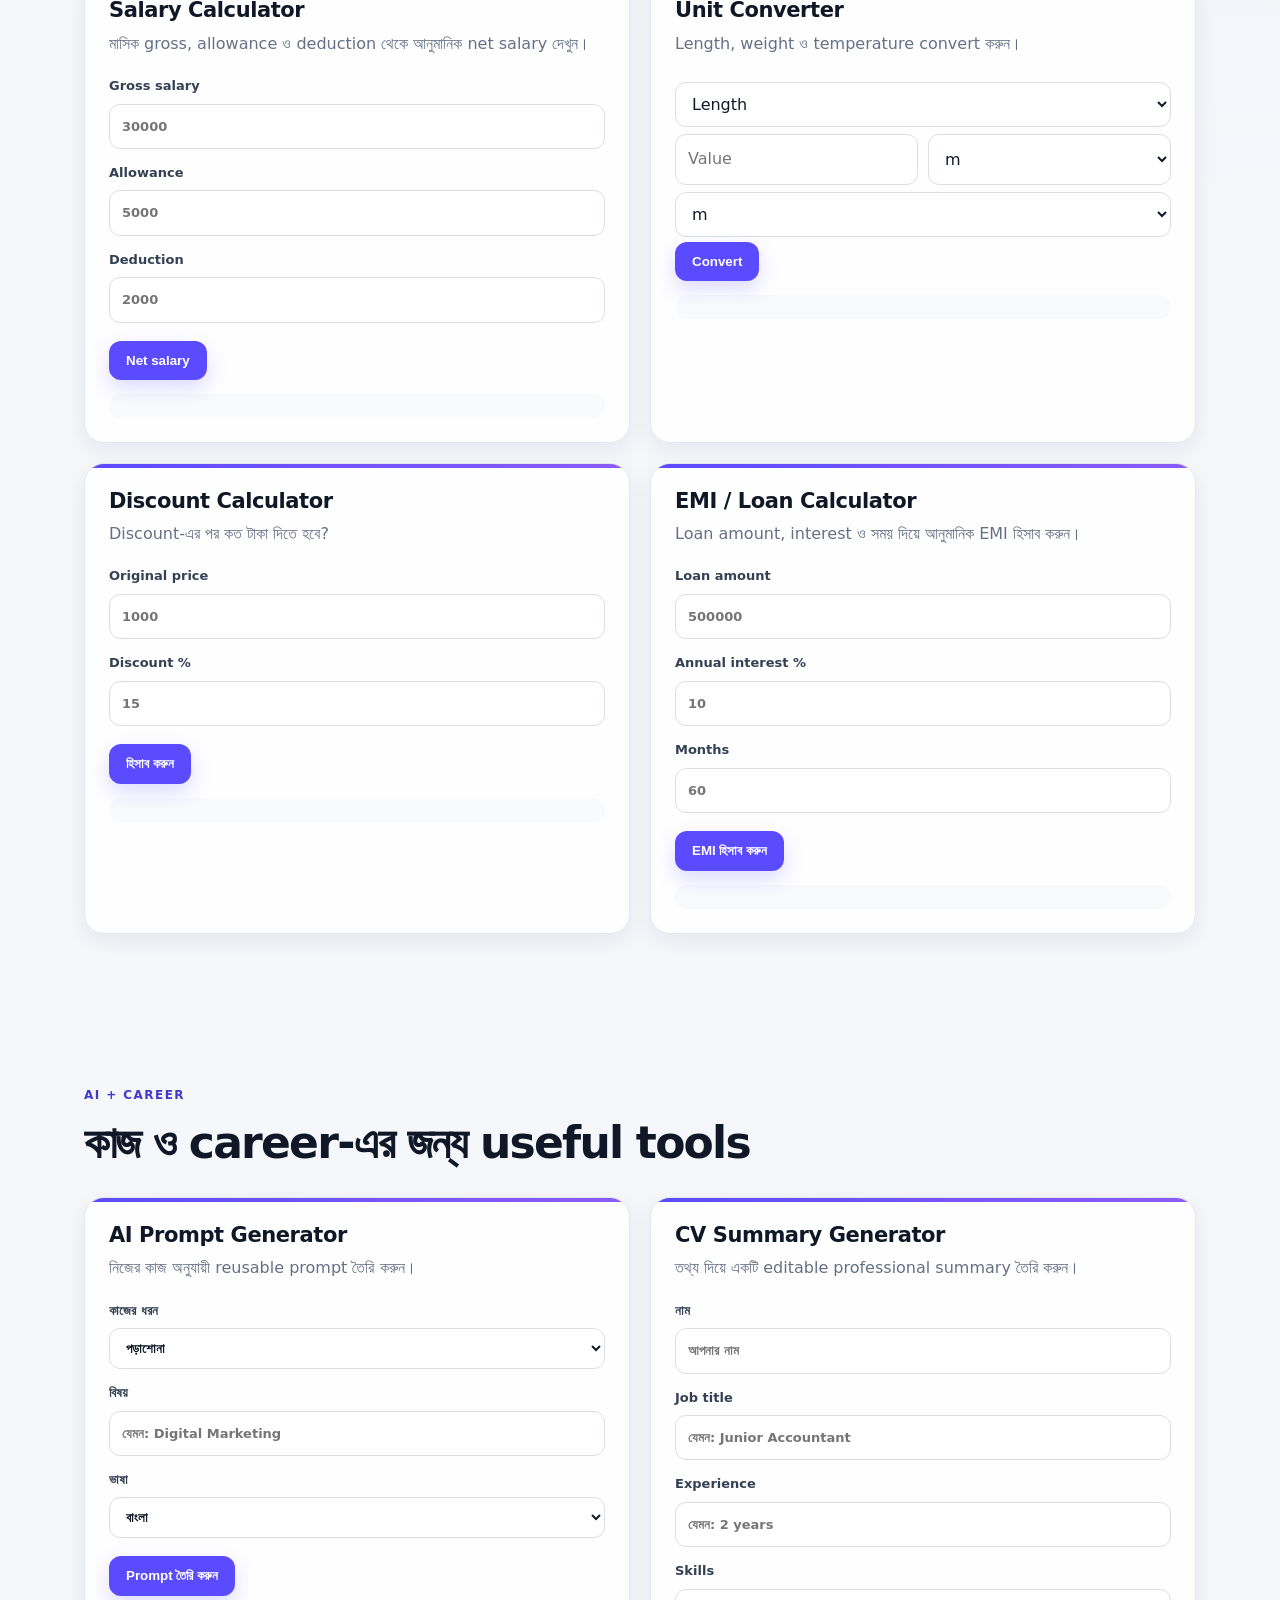
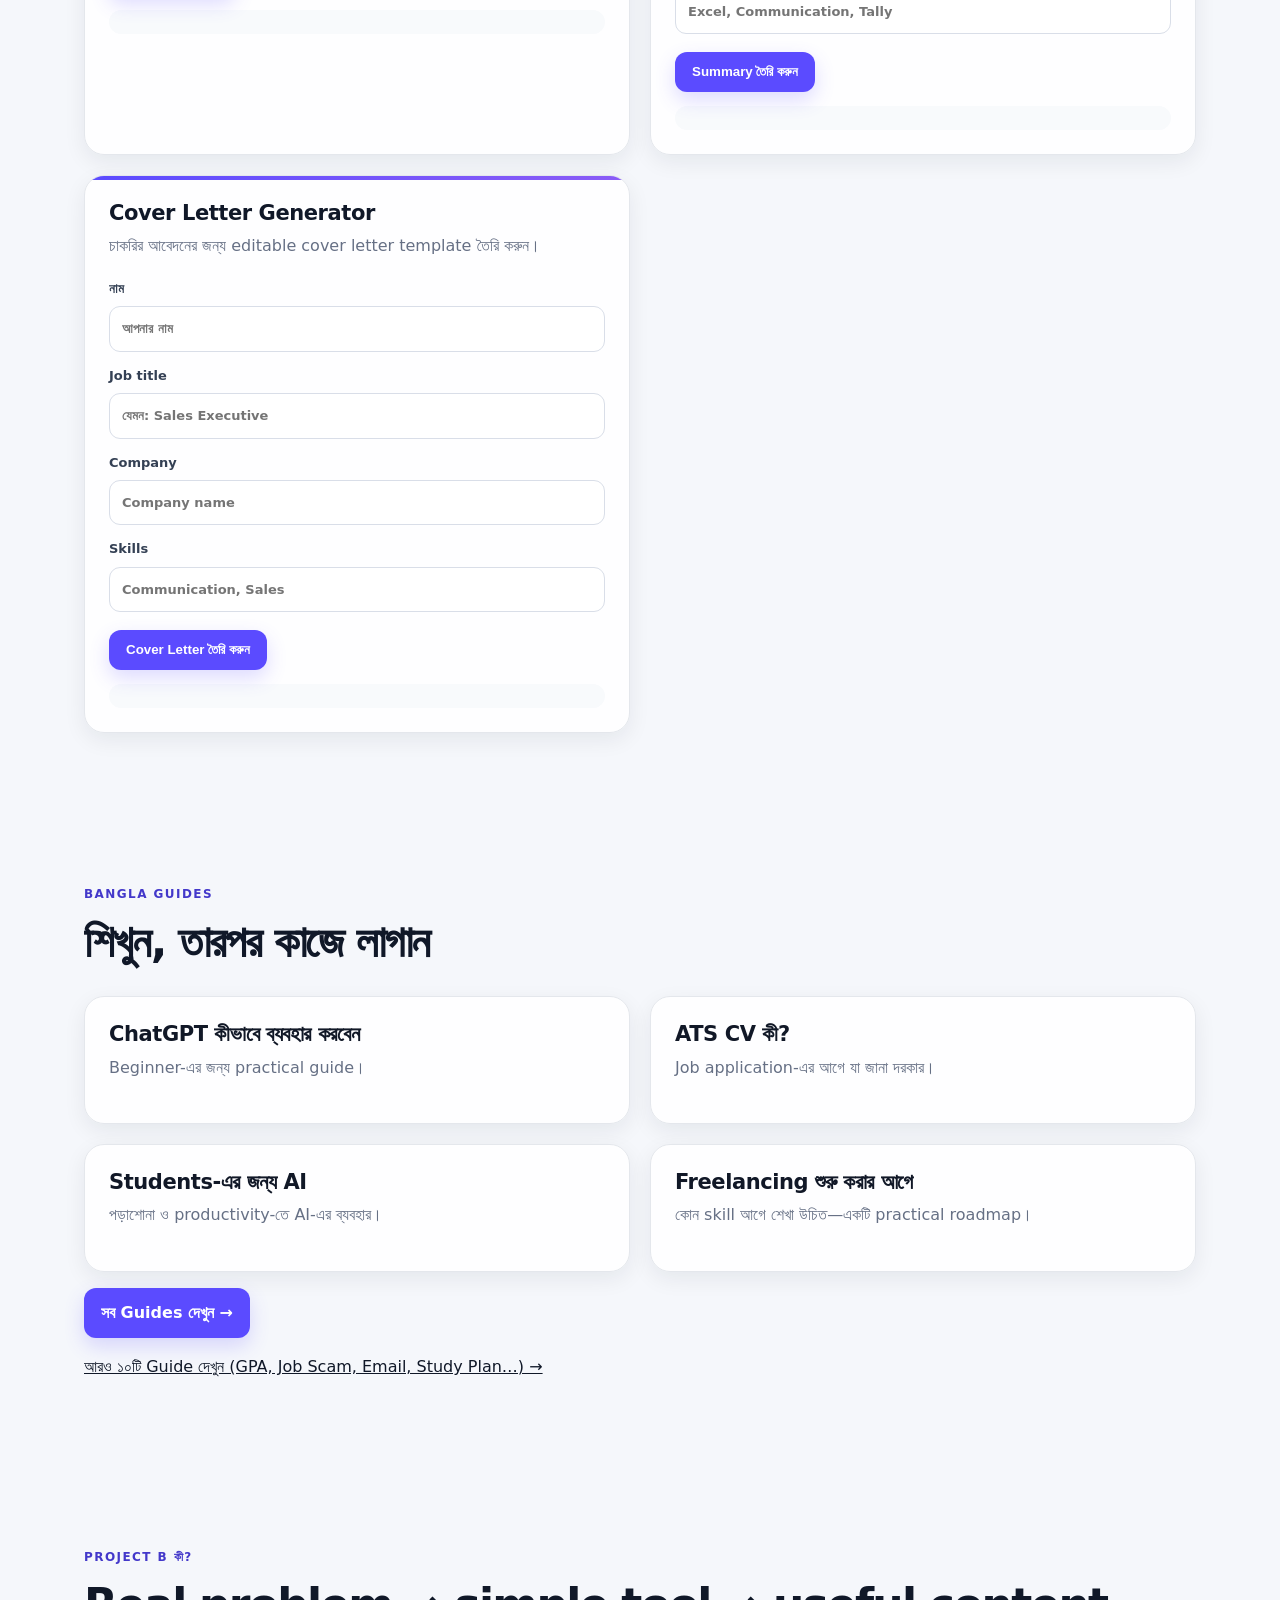
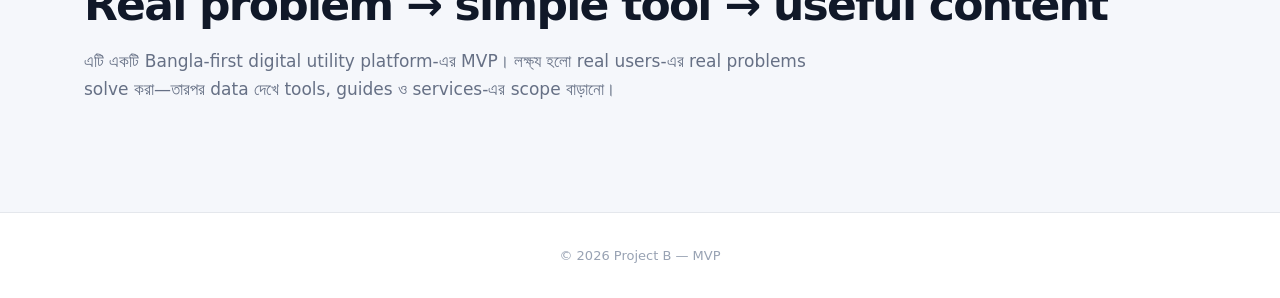
==== commit c3ef737e: "Add files via upload" ====
--- a/index.html
+++ b/index.html
@@ -3,8 +3,8 @@
 <head>
 <meta charset="utf-8">
 <meta name="viewport" content="width=device-width, initial-scale=1">
-<title>Project B — Bangla Digital Utility</title>
-<meta name="description" content="বাংলায় free calculators, AI prompt, CV ও career tools এবং practical digital guides।">
+<title>বাংলায় Free Calculator, CV ও AI Tools — Project B</title>
+<meta name="description" content="Age, GPA/CGPA, EMI, Percentage ও Salary calculator, CV ও Cover Letter generator এবং AI prompt tool। সবকিছু বাংলায়, বিনামূল্যে।">
 <meta name="robots" content="index,follow">
 <link rel="canonical" href="https://baroghoriayouthassociation-prog.github.io/project-b-site/">
 <link rel="stylesheet" href="style.css">
@@ -54,6 +54,7 @@
       </div>
       <button class="secondary" onclick="addGradeRow()">+ আরও subject</button>
       <button onclick="cgpaCalc()">CGPA হিসাব করুন</button><div id="cgpaOut" class="result"></div>
+      <p class="tool-link"><a href="gpa-calculator.html">GPA / CGPA Calculator-এর আলাদা page দেখুন →</a></p>
     </article>
 
     <article class="card tool-card" id="salary-calculator">
--- a/style.css
+++ b/style.css
@@ -146,3 +146,15 @@
   .row{grid-template-columns:1fr}
   .button,button{width:100%}
 }
+
+
+/* Standalone tool pages */
+.compact-hero{padding-bottom:56px}
+.single-tool-section{padding-top:0}
+.featured-tool{max-width:820px;margin:0 auto}
+.button-row{display:flex;gap:10px;flex-wrap:wrap}
+.tool-link{margin-top:14px;font-size:.95rem}
+.article-section,.faq-section,.related-section{padding-top:18px}
+.content-card{max-width:900px;margin:0 auto}
+.faq-grid{grid-template-columns:repeat(2,minmax(0,1fr))}
+@media (max-width:720px){.faq-grid{grid-template-columns:1fr}}
